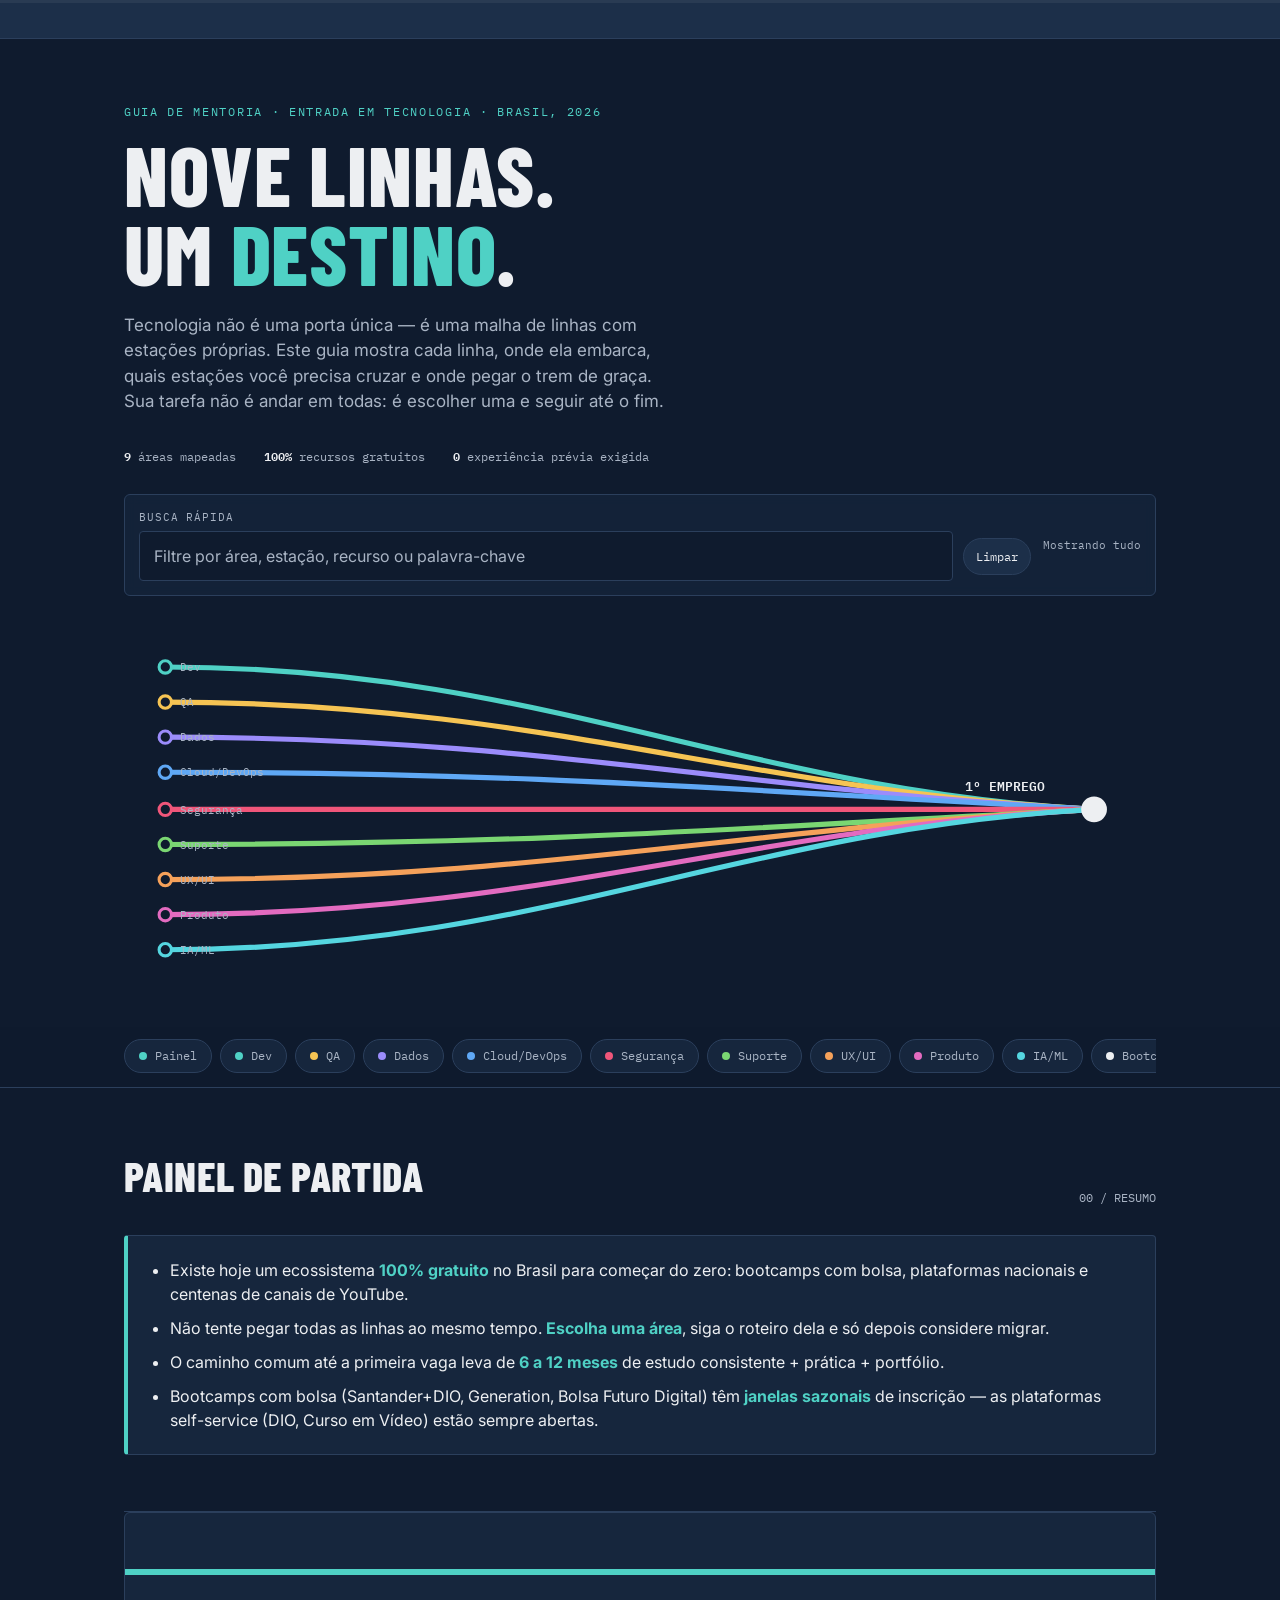
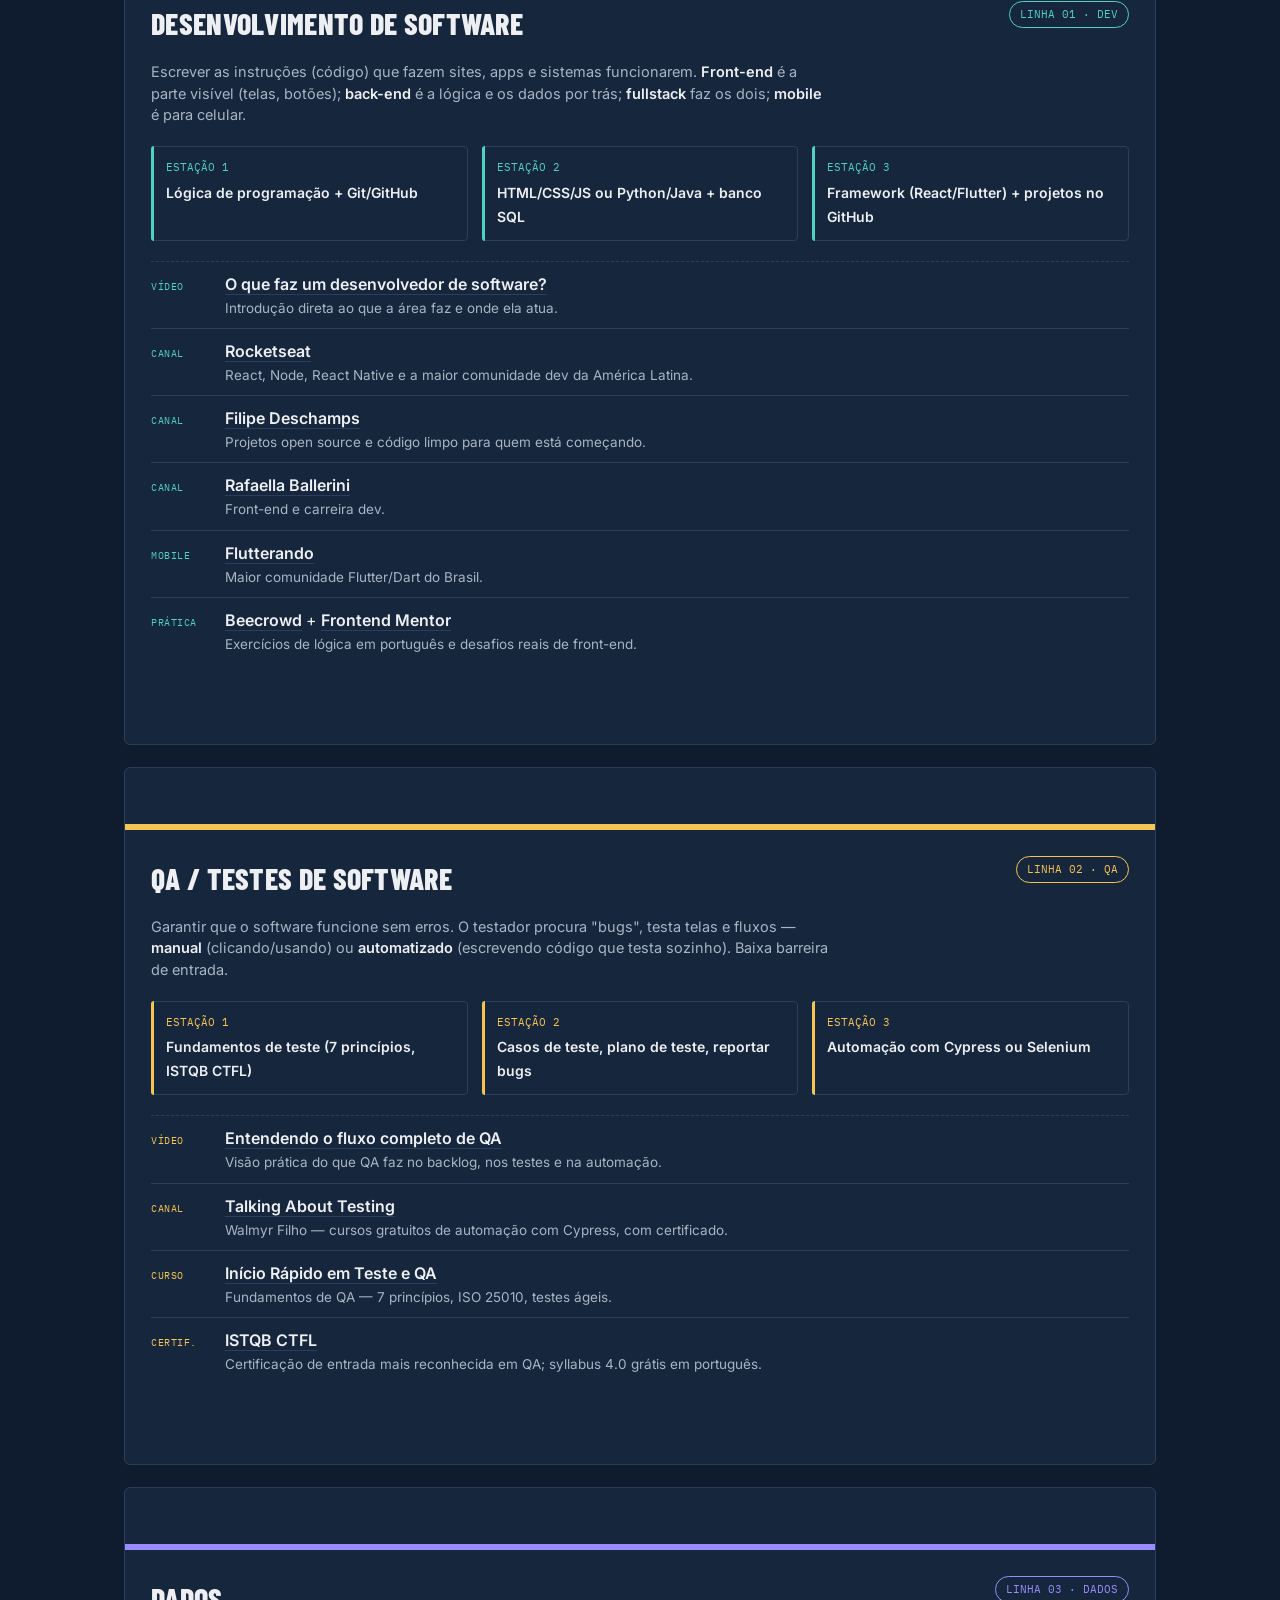
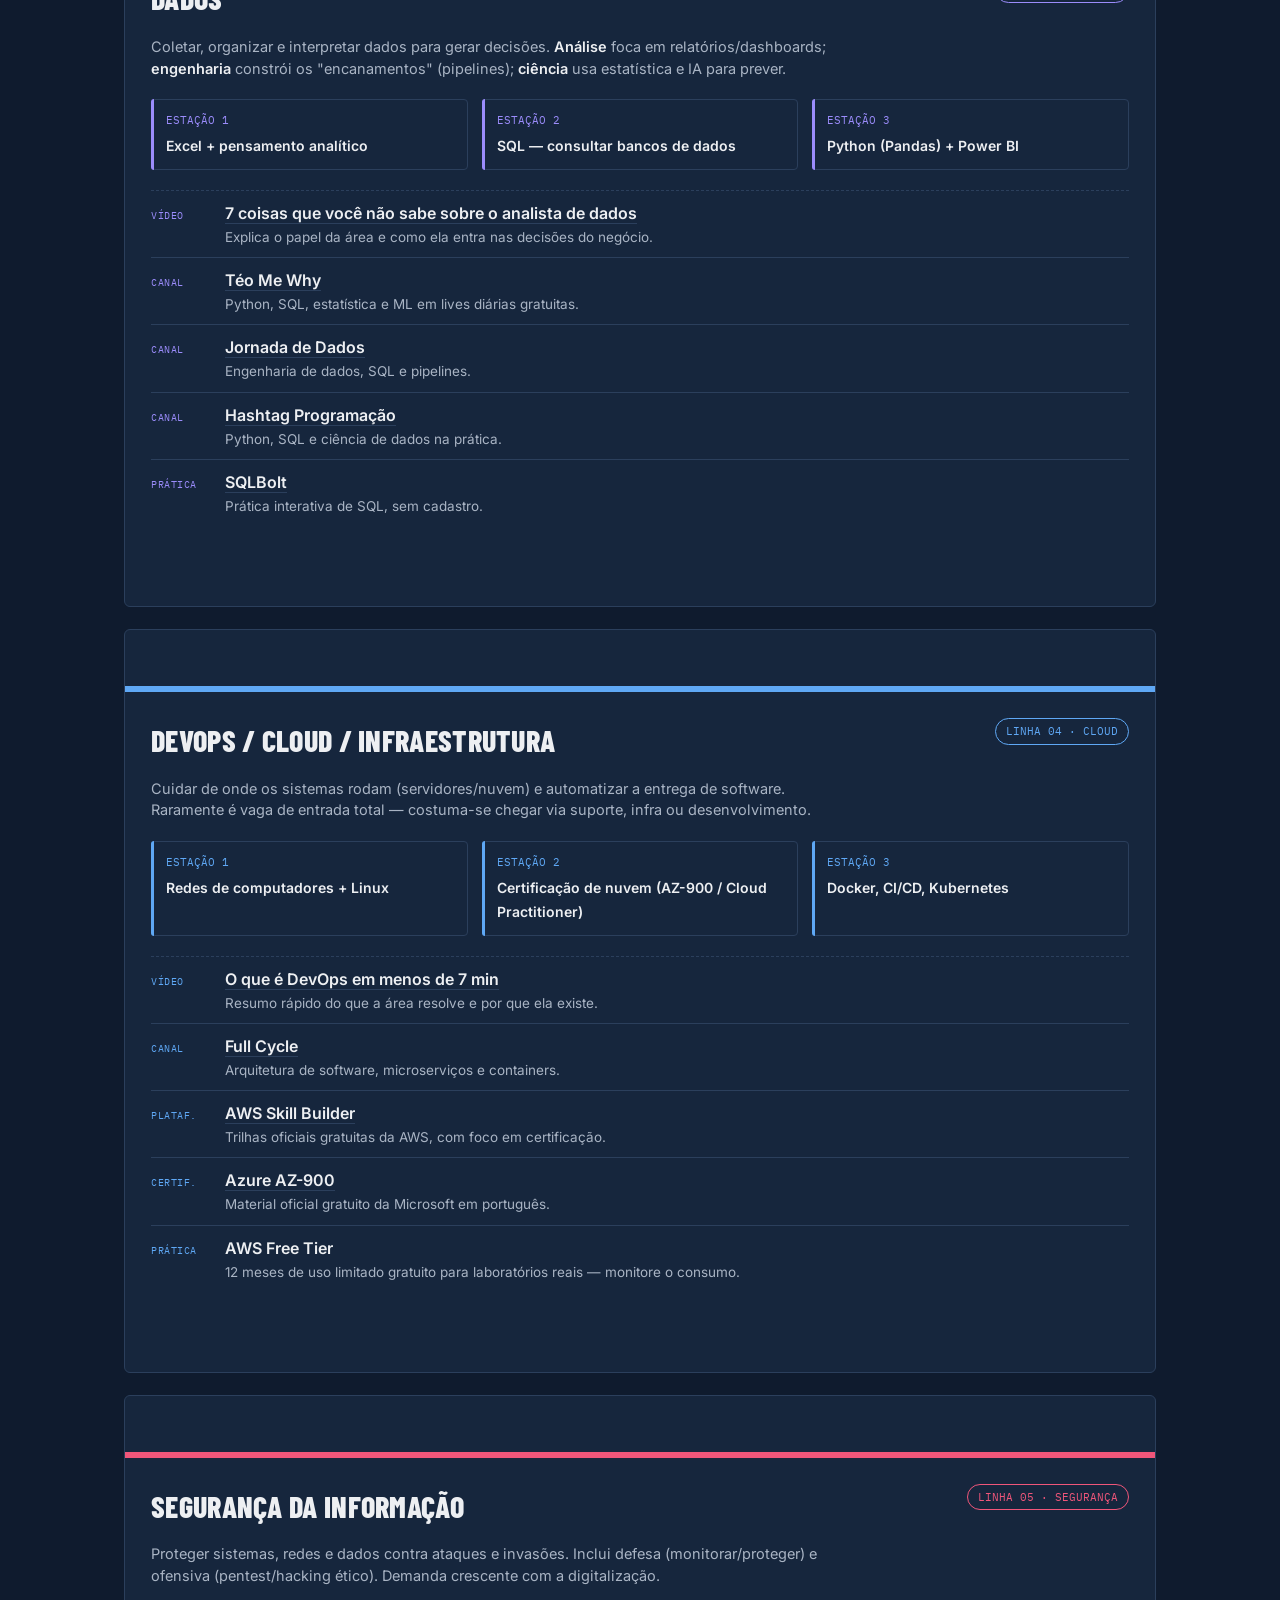
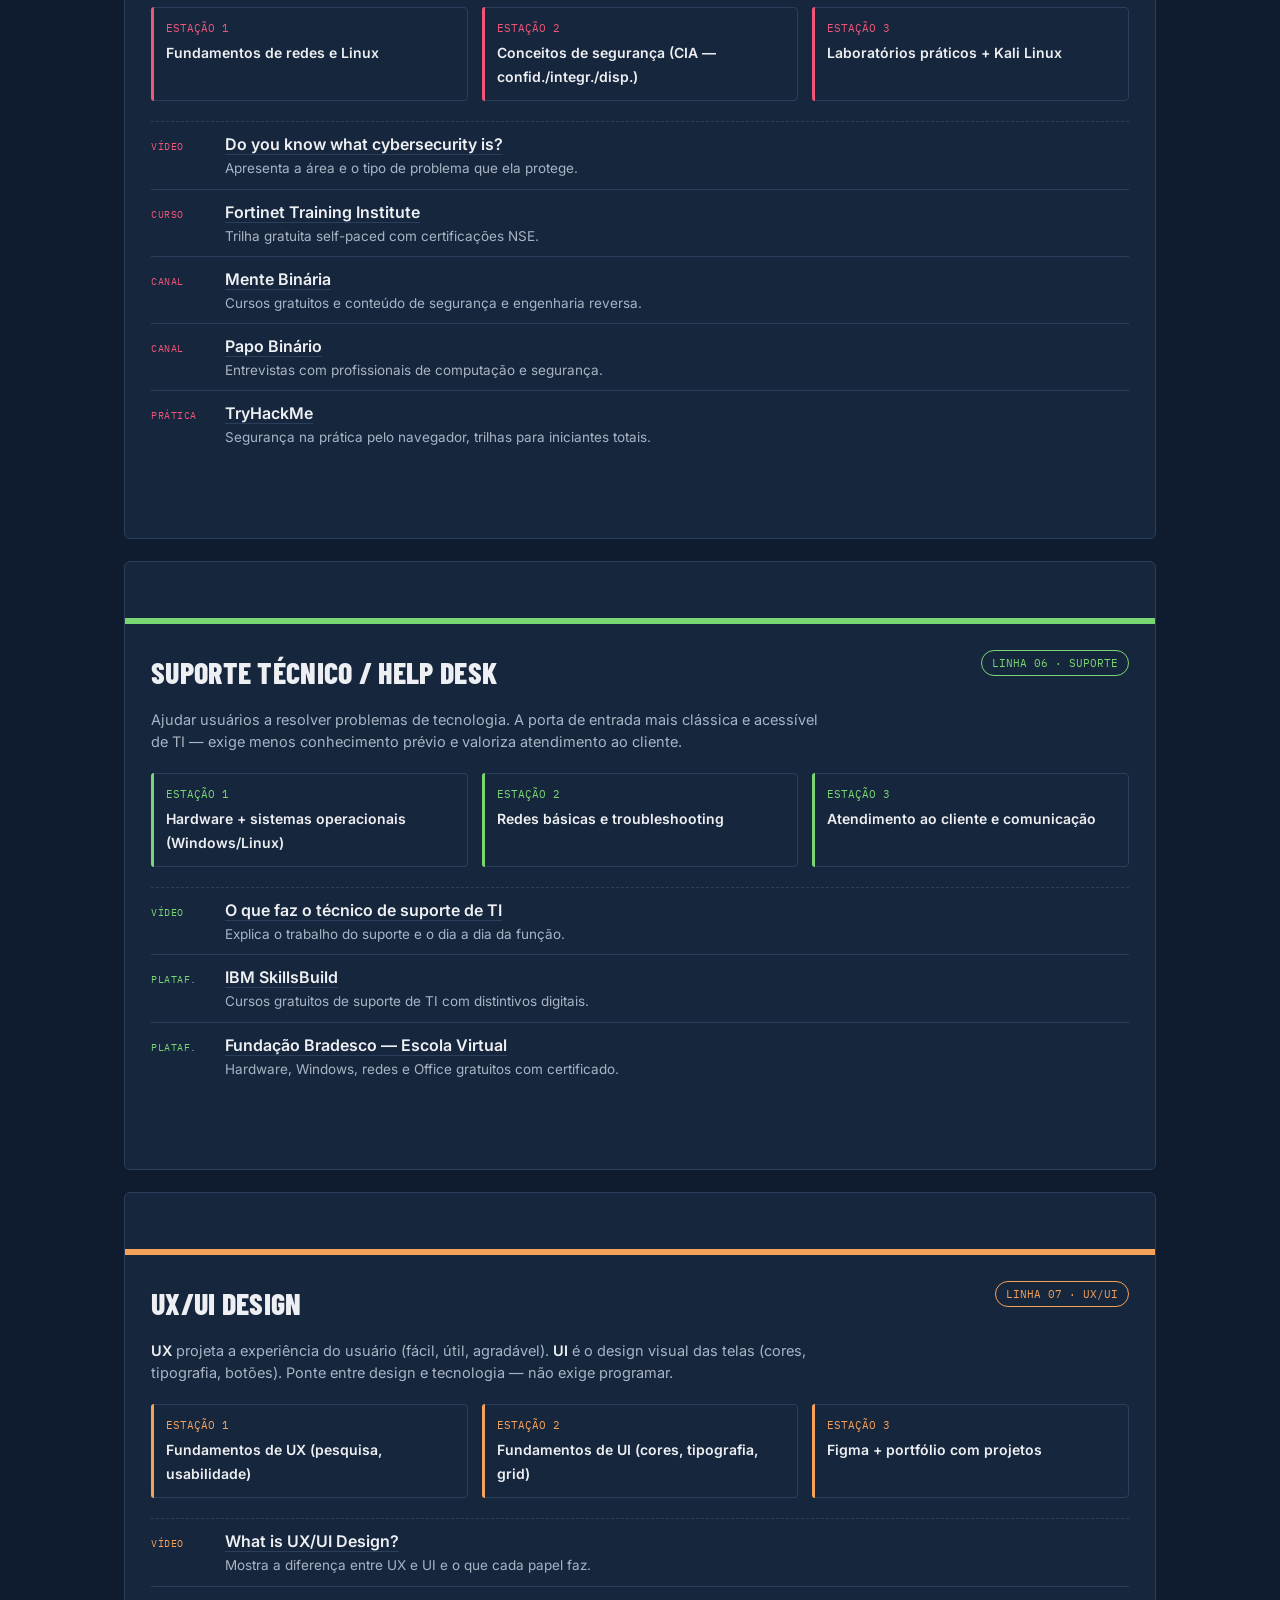
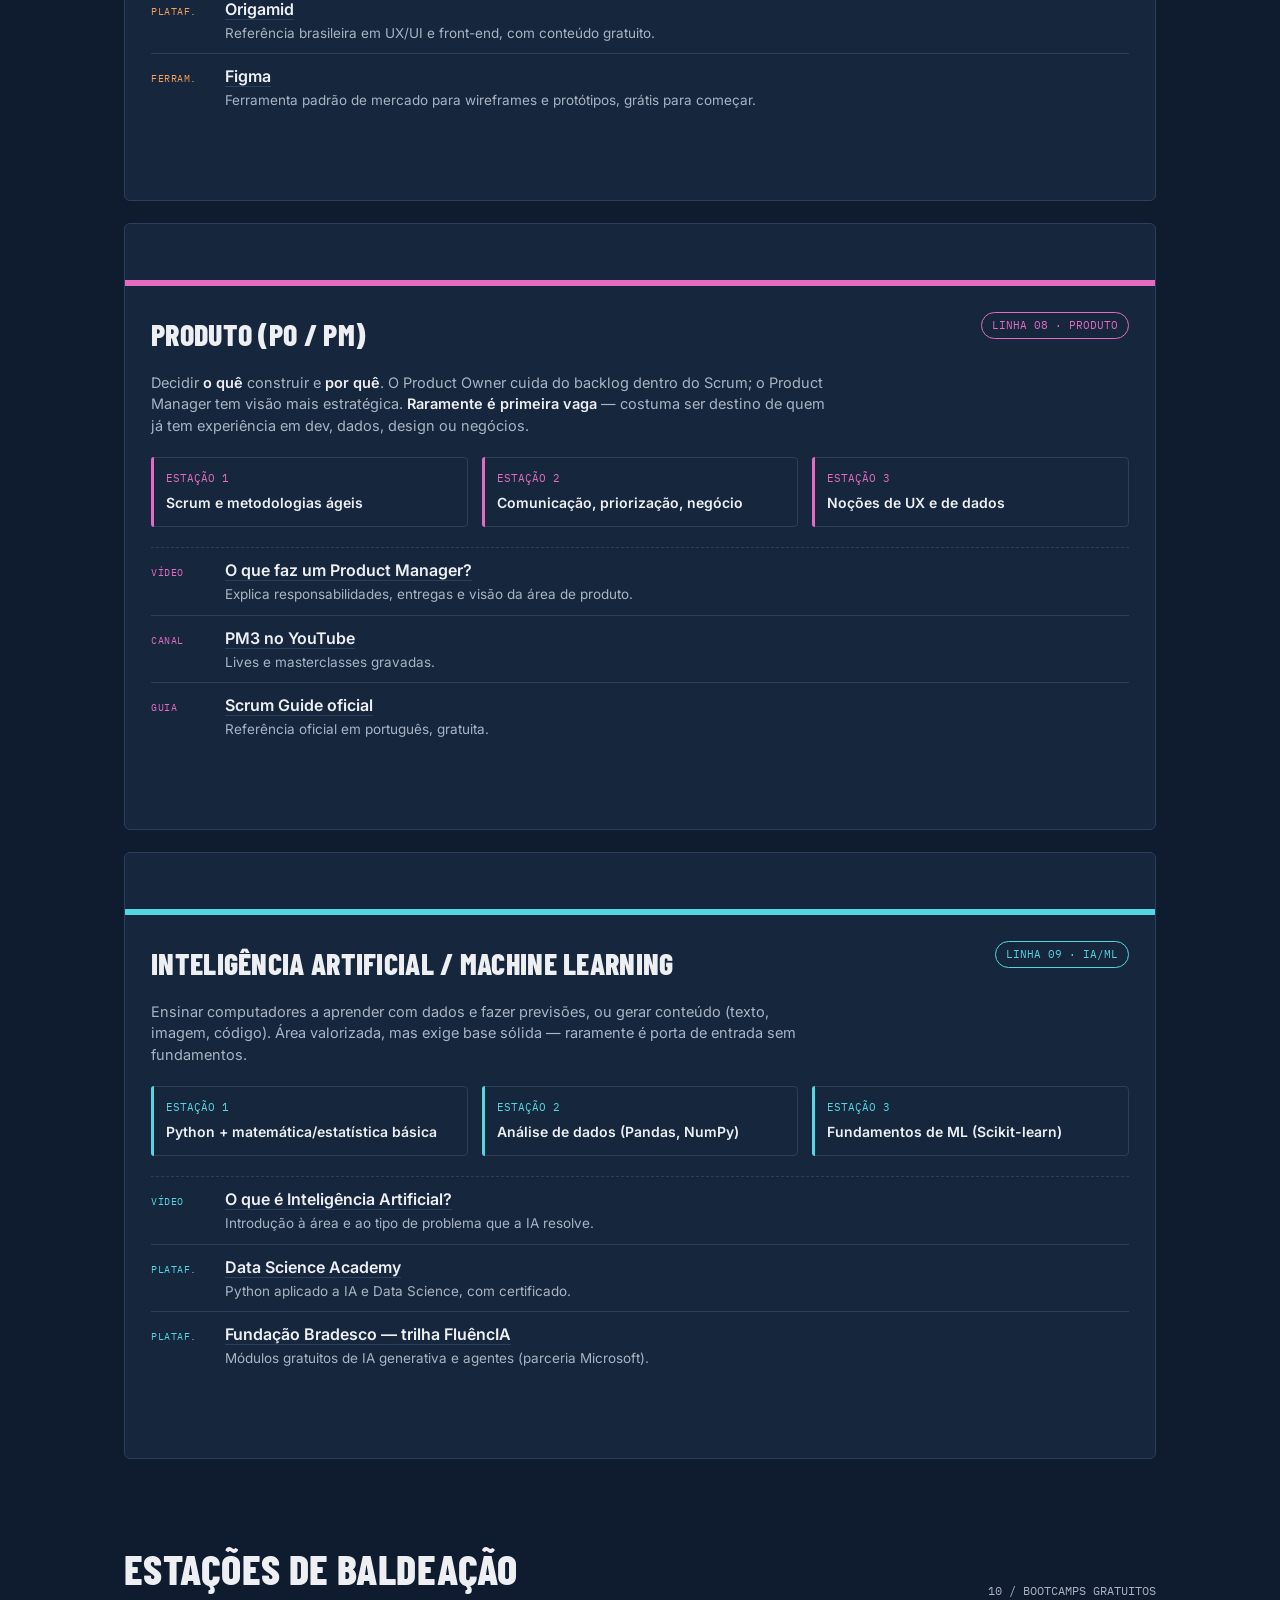
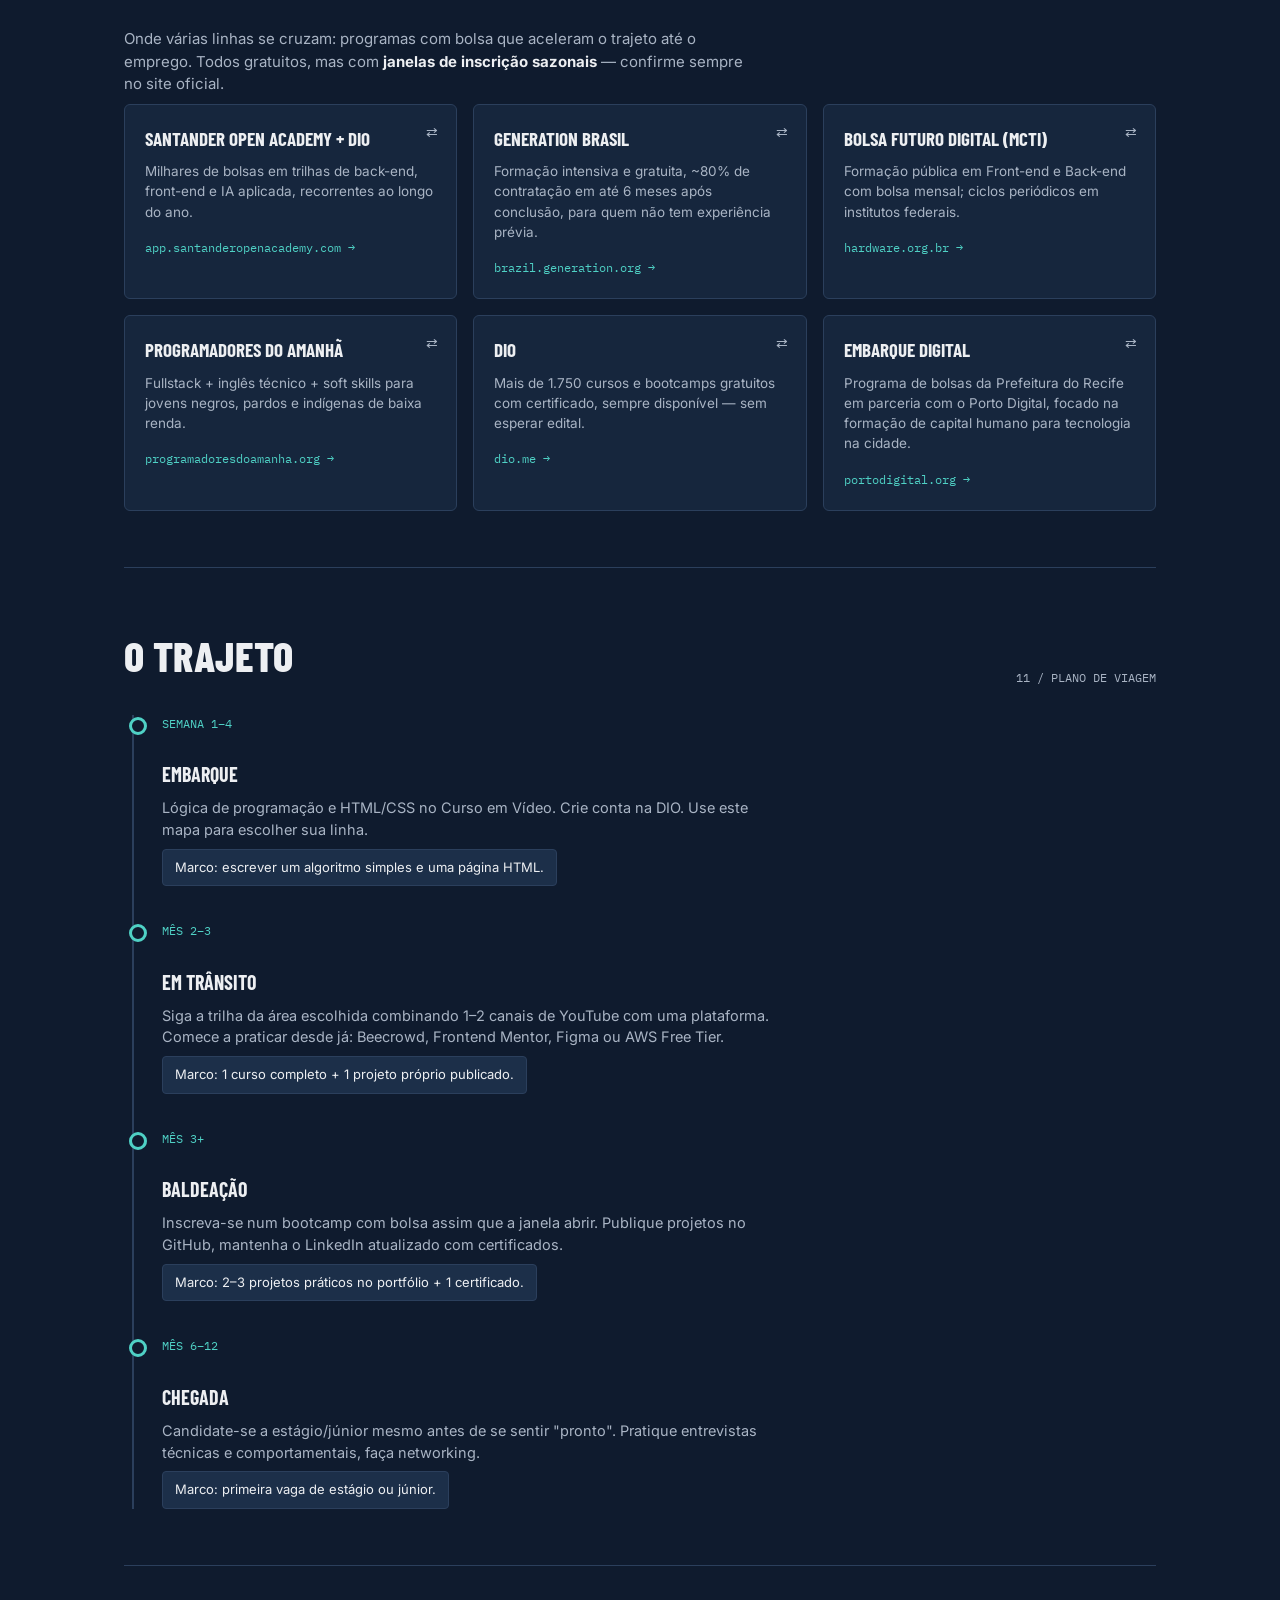
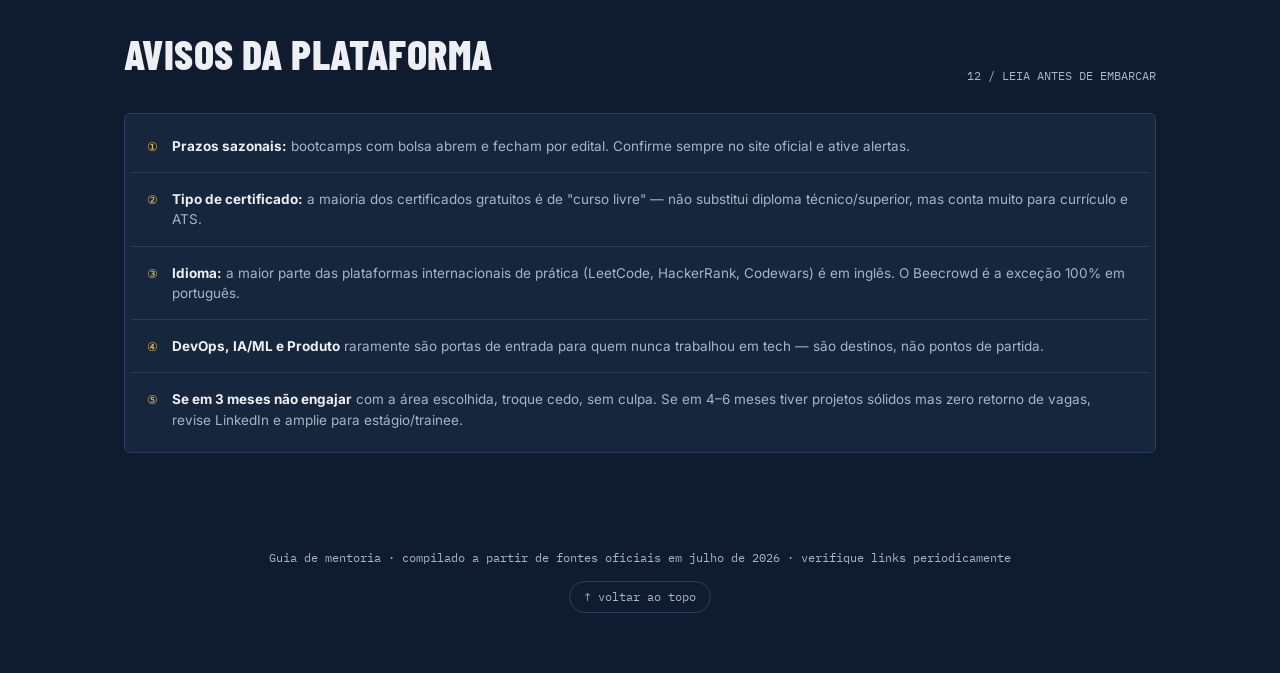
==== index.html @ dfa39cfa "Initial commit" ====
<!DOCTYPE html>
<html lang="pt-BR">
<head>
<meta charset="UTF-8">
<meta name="viewport" content="width=device-width, initial-scale=1.0">
<meta http-equiv="refresh" content="0; url=guia-mentoria-tech.html">
<title>Linha de Chegada — Guia de Entrada em Tecnologia</title>
<script>
  window.location.replace('guia-mentoria-tech.html');
</script>
</head>
<body>
  <p>Redirecionando para o guia...</p>
</body>
</html>
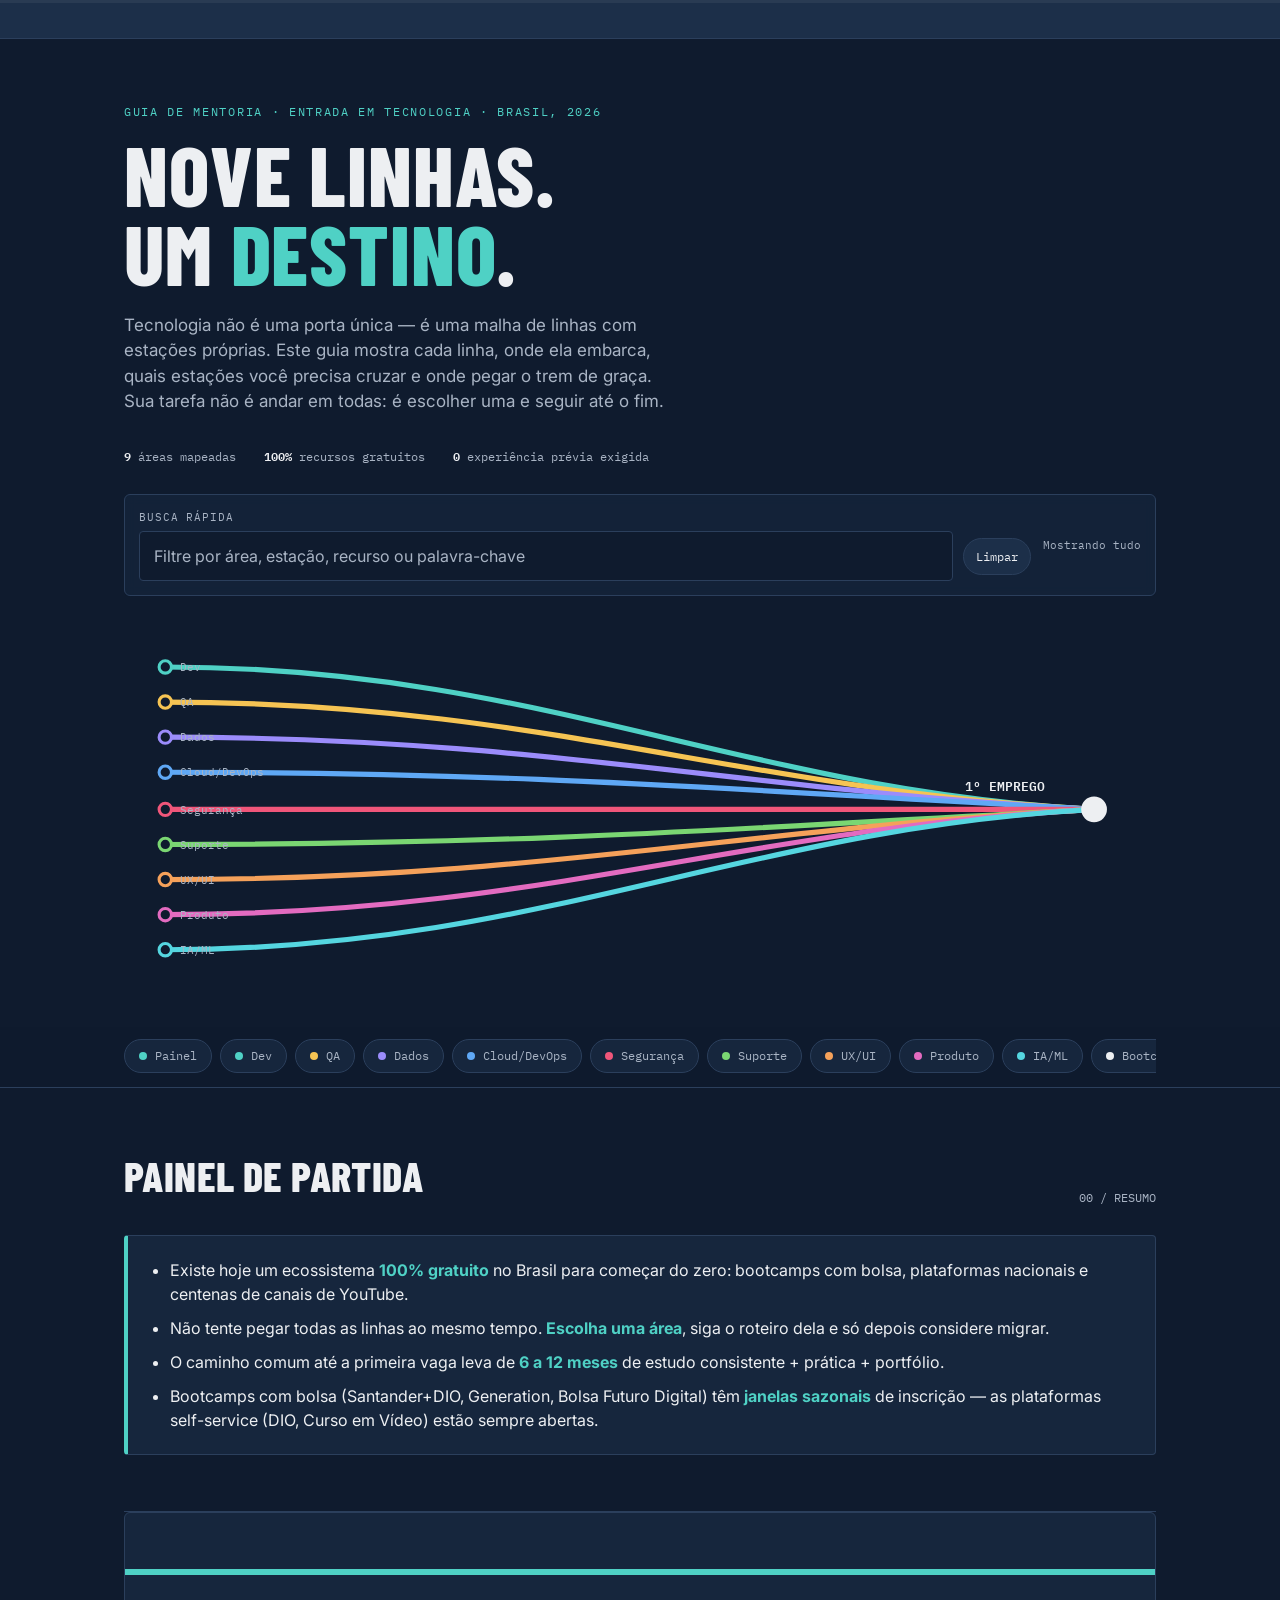
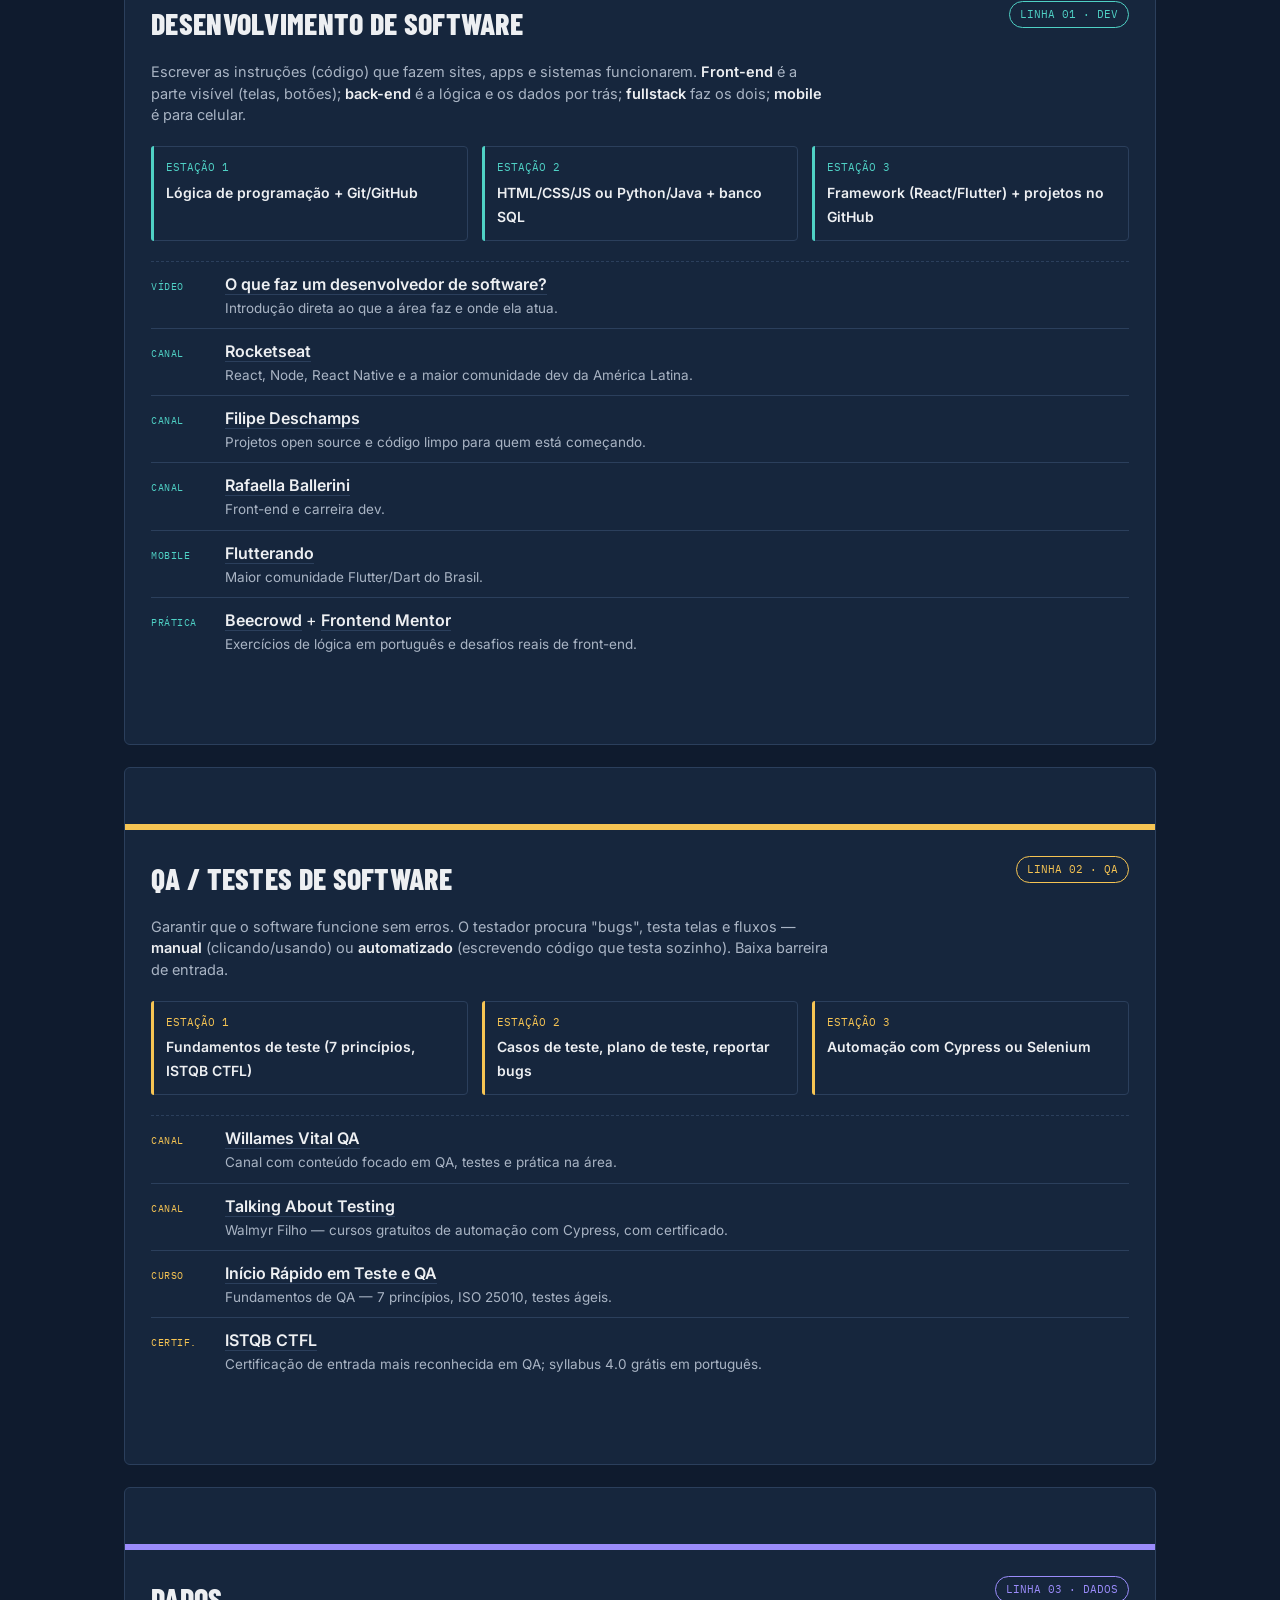
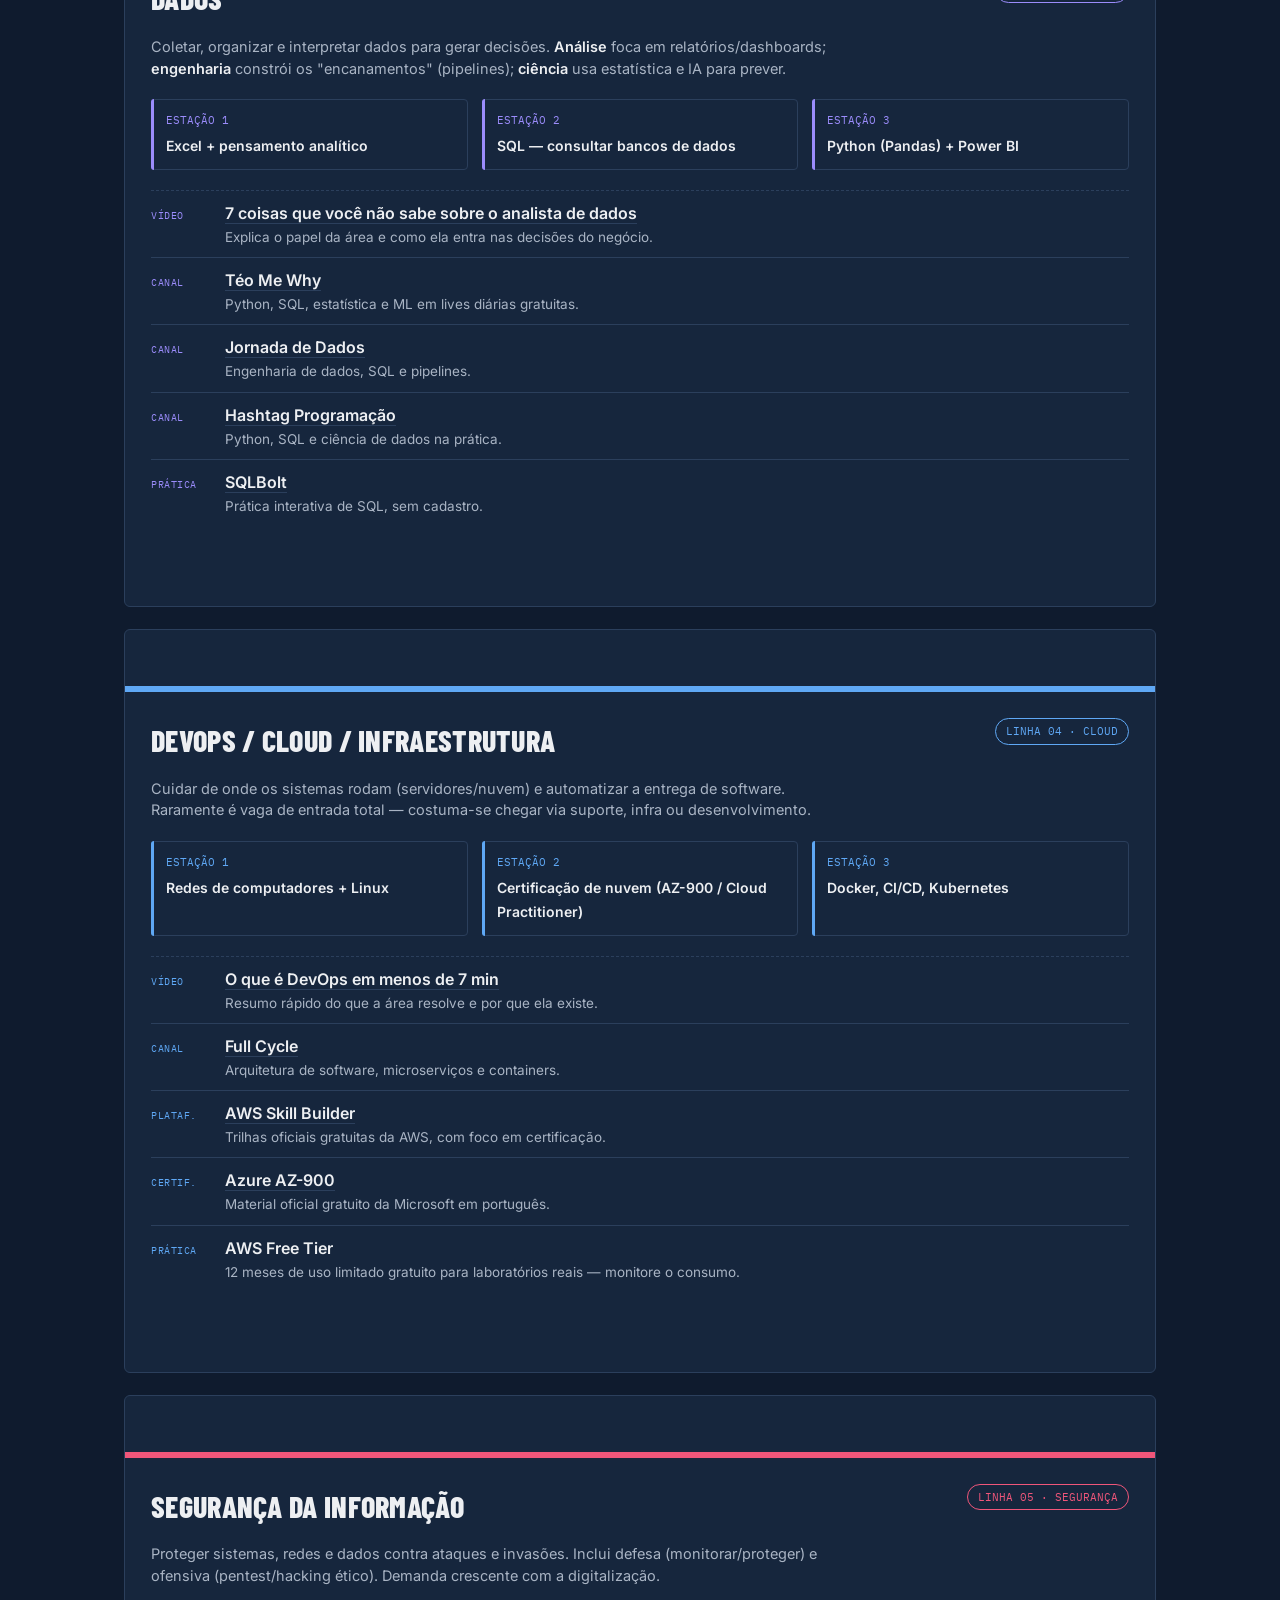
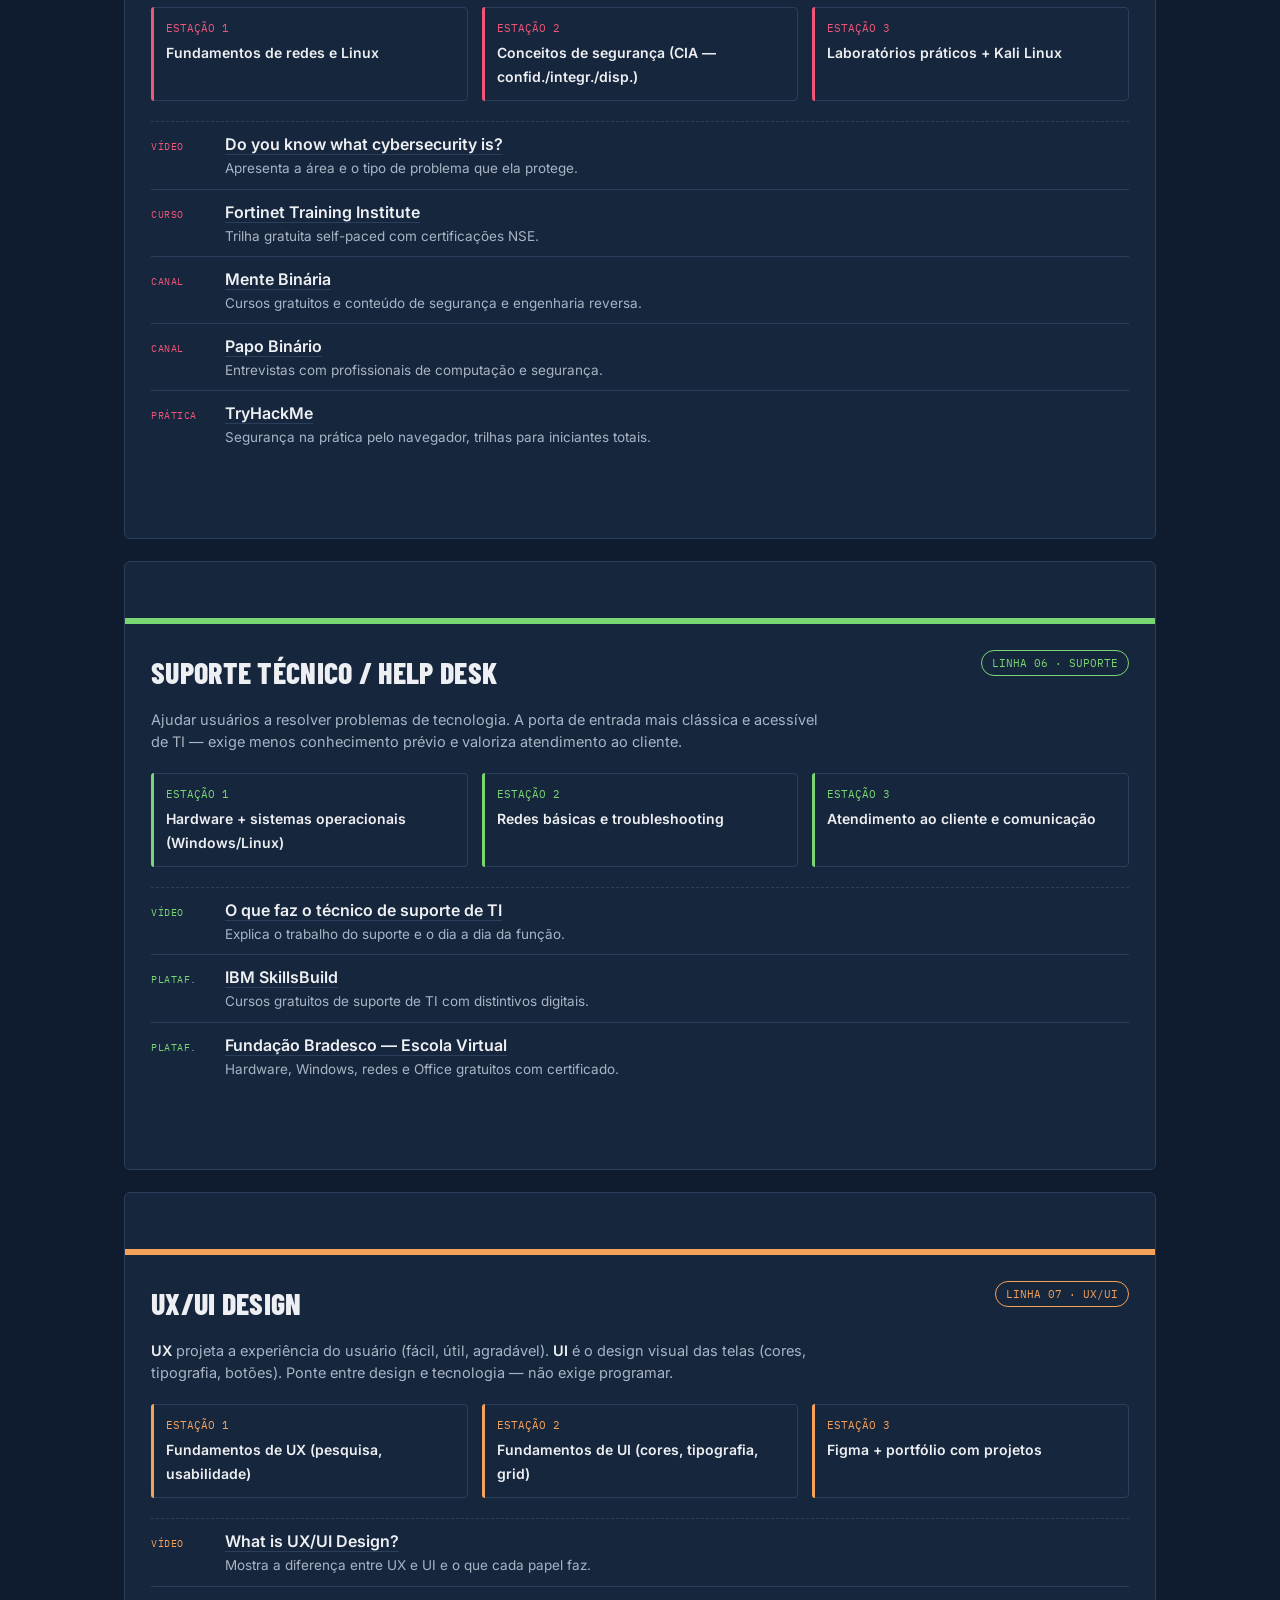
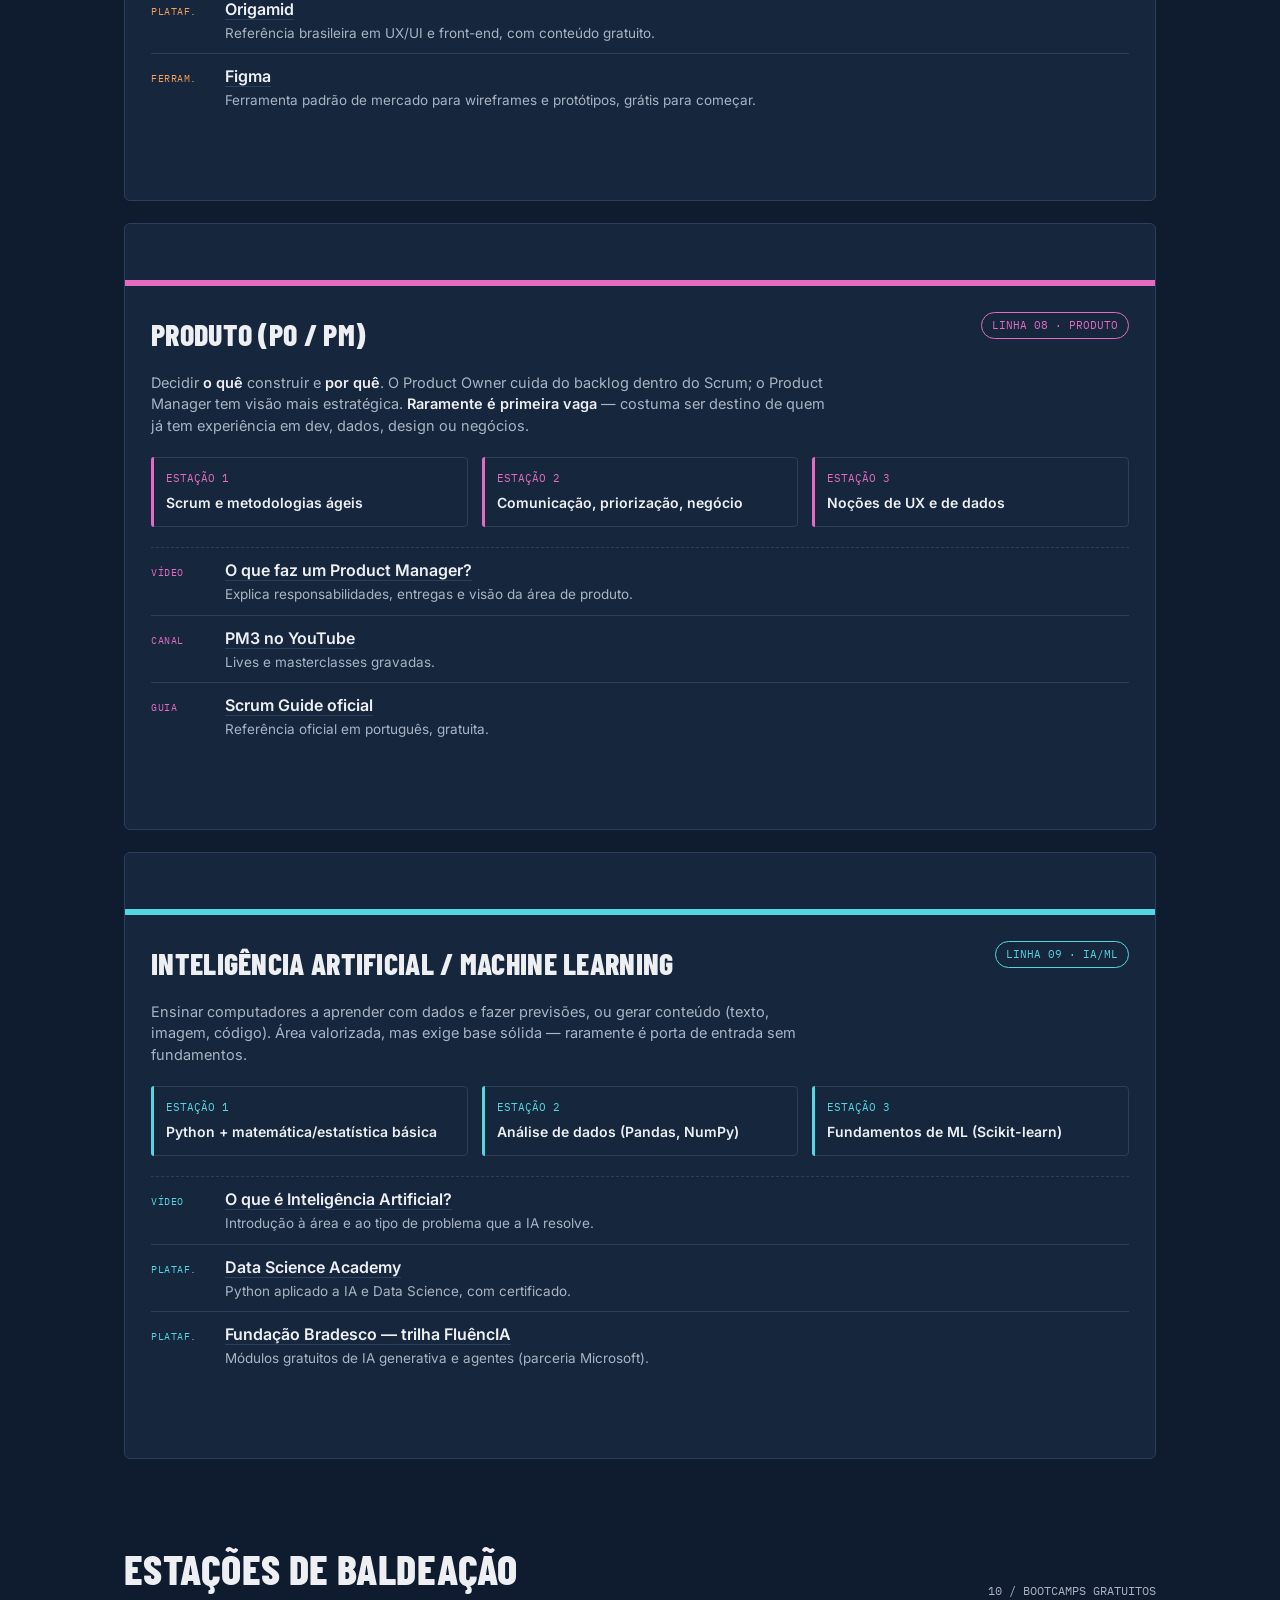
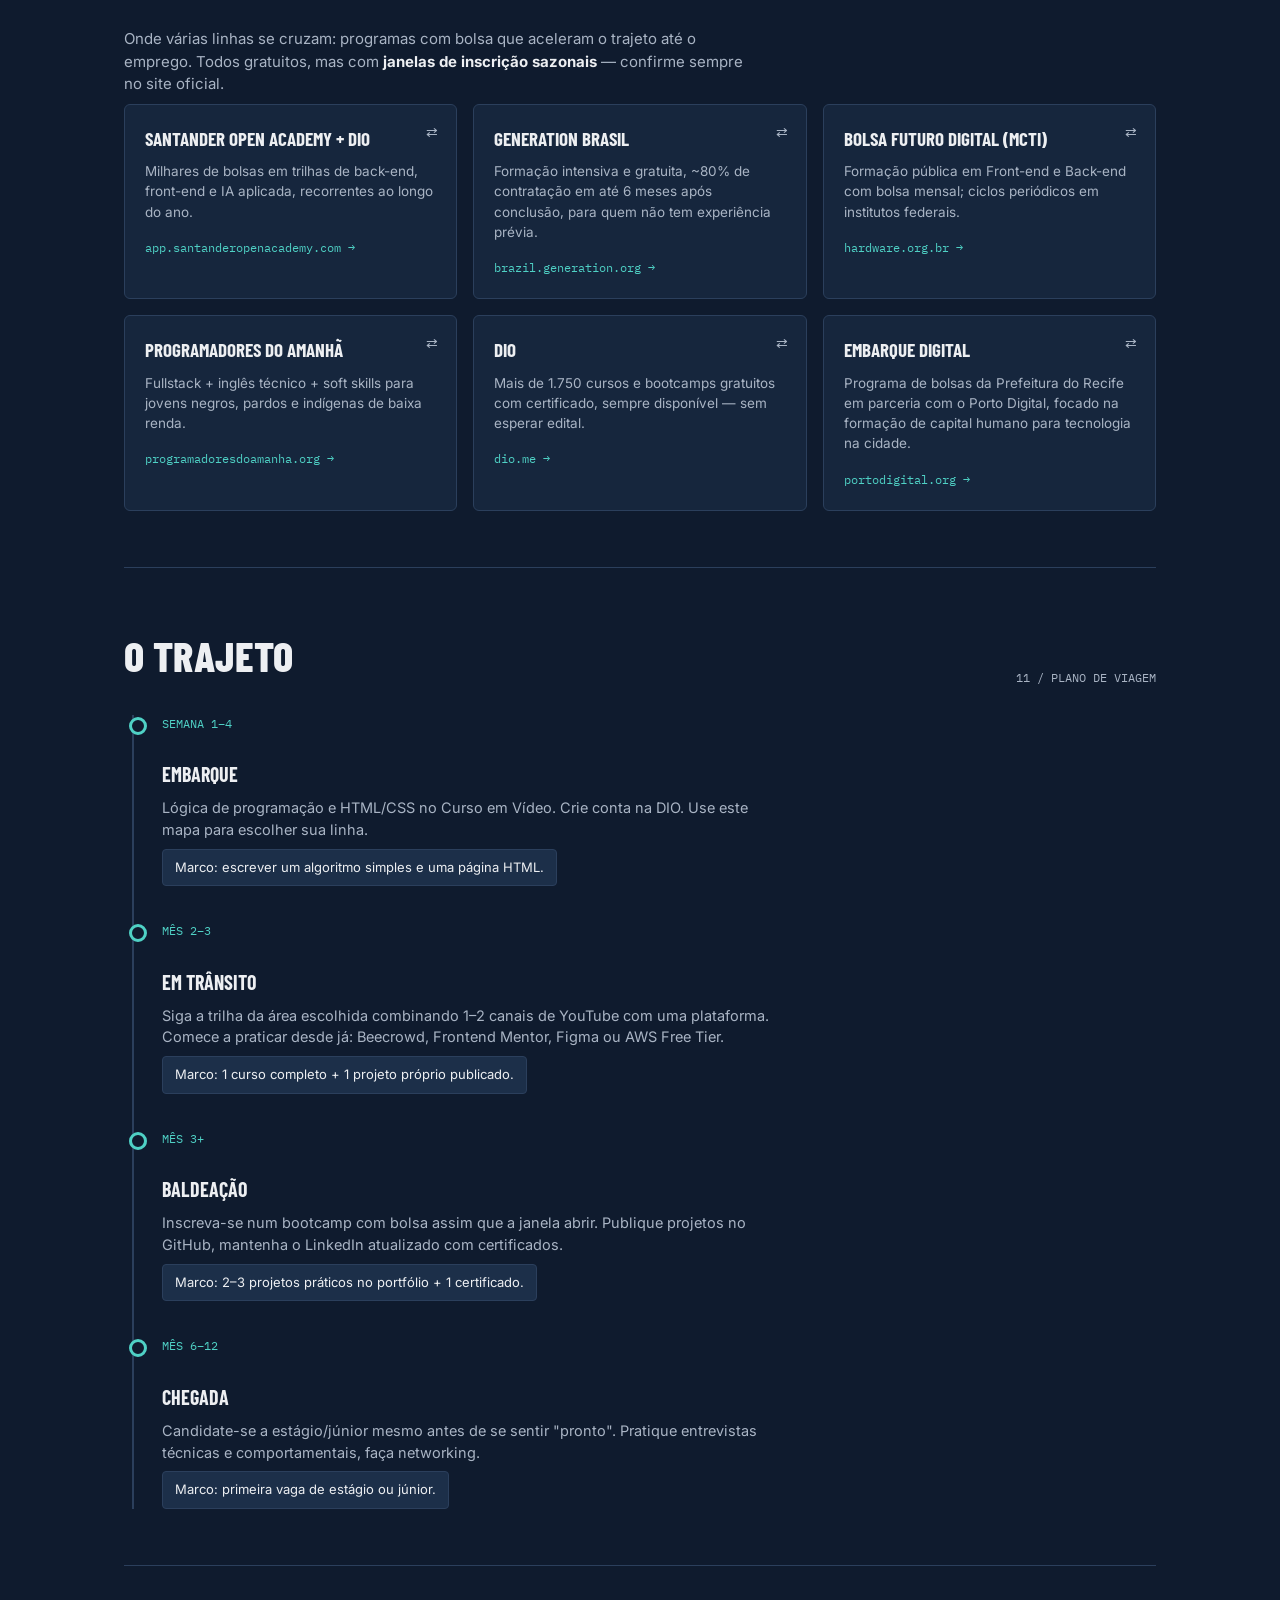
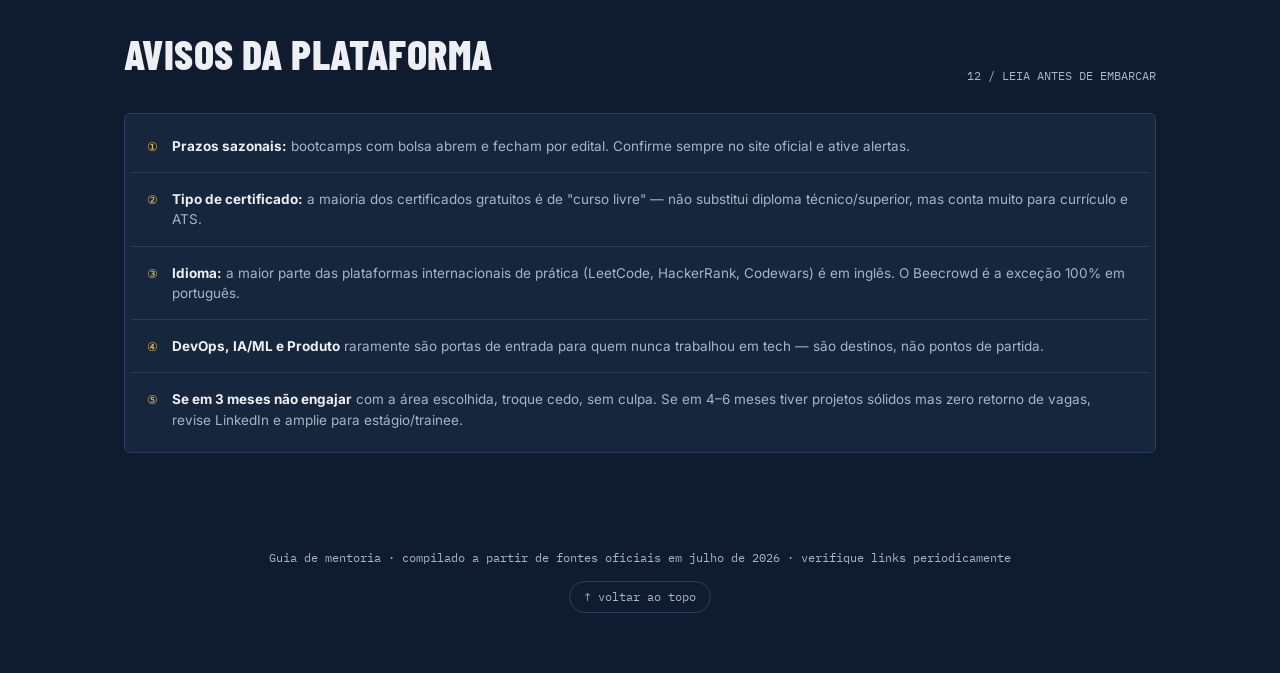
==== commit ae528f47: "Make guide page the root entrypoint Swap the main guide content into index.html and keep the old rou" ====
--- a/index.html
+++ b/index.html
@@ -3,13 +3,443 @@
 <head>
 <meta charset="UTF-8">
 <meta name="viewport" content="width=device-width, initial-scale=1.0">
-<meta http-equiv="refresh" content="0; url=guia-mentoria-tech.html">
 <title>Linha de Chegada — Guia de Entrada em Tecnologia</title>
-<script>
-  window.location.replace('guia-mentoria-tech.html');
-</script>
+<link rel="preconnect" href="https://fonts.googleapis.com">
+<link href="https://fonts.googleapis.com/css2?family=Barlow+Condensed:wght@600;700;800&family=Inter:wght@400;500;600;700&family=IBM+Plex+Mono:wght@400;500;600&display=swap" rel="stylesheet">
+<link rel="stylesheet" href="guia-mentoria-tech.css">
 </head>
 <body>
-  <p>Redirecionando para o guia...</p>
+
+<div class="progress-rail" aria-hidden="true"><span></span></div>
+
+<div class="ticker" aria-hidden="true">
+  <div class="ticker-track">
+    <span>PRÓXIMA ESTAÇÃO · 1º EMPREGO</span>
+    <span>9 LINHAS · 1 DESTINO</span>
+    <span>ESCOLHA UMA LINHA, NÃO TODAS</span>
+    <span>TRAJETO MÉDIO · 6–12 MESES</span>
+    <span>SEM CUSTO PARA EMBARCAR</span>
+    <span>PRÓXIMA ESTAÇÃO · 1º EMPREGO</span>
+    <span>9 LINHAS · 1 DESTINO</span>
+    <span>ESCOLHA UMA LINHA, NÃO TODAS</span>
+    <span>TRAJETO MÉDIO · 6–12 MESES</span>
+    <span>SEM CUSTO PARA EMBARCAR</span>
+  </div>
+</div>
+
+<div class="wrap">
+  <header class="hero" id="topo">
+    <div class="eyebrow">Guia de mentoria &middot; Entrada em Tecnologia &middot; Brasil, 2026</div>
+    <h1 class="title">Nove linhas.<br>Um <em>destino</em>.</h1>
+    <p class="subtitle">Tecnologia não é uma porta única — é uma malha de linhas com estações próprias. Este guia mostra cada linha, onde ela embarca, quais estações você precisa cruzar e onde pegar o trem de graça. Sua tarefa não é andar em todas: é escolher uma e seguir até o fim.</p>
+    <div class="hero-meta">
+      <span><b>9</b> áreas mapeadas</span>
+      <span><b>100%</b> recursos gratuitos</span>
+      <span><b>0</b> experiência prévia exigida</span>
+    </div>
+
+    <div class="utility-bar" role="search" aria-label="Filtrar áreas do guia">
+      <label for="filtro-guia">
+        <span class="utility-label">Busca rápida</span>
+        <div class="utility-input-row">
+          <input id="filtro-guia" class="utility-input" type="search" autocomplete="off" placeholder="Filtre por área, estação, recurso ou palavra-chave">
+          <button id="limpar-filtro" class="utility-button" type="button">Limpar</button>
+        </div>
+      </label>
+      <div class="utility-actions">
+        <span id="status-filtro" class="utility-status">Mostrando tudo</span>
+      </div>
+    </div>
+
+    <div class="map-holder">
+      <svg class="map" viewBox="0 0 1000 340" role="img" aria-label="Mapa de linhas: nove áreas de tecnologia convergindo para a estação Primeiro Emprego">
+        <!-- lines converge into terminal at right -->
+        <path class="line" stroke="#4FD1C5" d="M40,30 C 400,30 600,150 940,168"/>
+        <path class="line" stroke="#F6C453" d="M40,64 C 400,64 600,150 940,168"/>
+        <path class="line" stroke="#9B8CFB" d="M40,98 C 400,98 600,150 940,168"/>
+        <path class="line" stroke="#5FA8F5" d="M40,132 C 400,132 600,150 940,168"/>
+        <path class="line" stroke="#F0567A" d="M40,168 C 400,168 600,168 940,168"/>
+        <path class="line" stroke="#7AD672" d="M40,202 C 400,202 600,186 940,168"/>
+        <path class="line" stroke="#F5A15A" d="M40,236 C 400,236 600,186 940,168"/>
+        <path class="line" stroke="#E36BC0" d="M40,270 C 400,270 600,186 940,168"/>
+        <path class="line" stroke="#55D6E0" d="M40,304 C 400,304 600,186 940,168"/>
+
+        <!-- start stations -->
+        <circle class="station" cx="40" cy="30" r="6" stroke="#4FD1C5"/>
+        <circle class="station" cx="40" cy="64" r="6" stroke="#F6C453"/>
+        <circle class="station" cx="40" cy="98" r="6" stroke="#9B8CFB"/>
+        <circle class="station" cx="40" cy="132" r="6" stroke="#5FA8F5"/>
+        <circle class="station" cx="40" cy="168" r="6" stroke="#F0567A"/>
+        <circle class="station" cx="40" cy="202" r="6" stroke="#7AD672"/>
+        <circle class="station" cx="40" cy="236" r="6" stroke="#F5A15A"/>
+        <circle class="station" cx="40" cy="270" r="6" stroke="#E36BC0"/>
+        <circle class="station" cx="40" cy="304" r="6" stroke="#55D6E0"/>
+
+        <text class="station-label" x="54" y="34">Dev</text>
+        <text class="station-label" x="54" y="68">QA</text>
+        <text class="station-label" x="54" y="102">Dados</text>
+        <text class="station-label" x="54" y="136">Cloud/DevOps</text>
+        <text class="station-label" x="54" y="172">Segurança</text>
+        <text class="station-label" x="54" y="206">Suporte</text>
+        <text class="station-label" x="54" y="240">UX/UI</text>
+        <text class="station-label" x="54" y="274">Produto</text>
+        <text class="station-label" x="54" y="308">IA/ML</text>
+
+        <!-- terminal -->
+        <circle class="terminal" cx="940" cy="168" r="11" stroke="#EDEFF2" stroke-width="3"/>
+        <text class="terminal-label" x="892" y="150" text-anchor="end">1º EMPREGO</text>
+      </svg>
+    </div>
+  </header>
+</div>
+
+<nav class="selector" aria-label="Ir para uma linha/área">
+  <div class="wrap">
+    <div class="selector-row">
+      <a class="chip" style="--chip-color:var(--l-dev)" href="#painel"><span class="dot"></span>Painel</a>
+      <a class="chip" style="--chip-color:var(--l-dev)" href="#dev"><span class="dot"></span>Dev</a>
+      <a class="chip" style="--chip-color:var(--l-qa)" href="#qa"><span class="dot"></span>QA</a>
+      <a class="chip" style="--chip-color:var(--l-dados)" href="#dados"><span class="dot"></span>Dados</a>
+      <a class="chip" style="--chip-color:var(--l-cloud)" href="#cloud"><span class="dot"></span>Cloud/DevOps</a>
+      <a class="chip" style="--chip-color:var(--l-sec)" href="#seguranca"><span class="dot"></span>Segurança</a>
+      <a class="chip" style="--chip-color:var(--l-sup)" href="#suporte"><span class="dot"></span>Suporte</a>
+      <a class="chip" style="--chip-color:var(--l-ux)" href="#ux"><span class="dot"></span>UX/UI</a>
+      <a class="chip" style="--chip-color:var(--l-prod)" href="#produto"><span class="dot"></span>Produto</a>
+      <a class="chip" style="--chip-color:var(--l-ia)" href="#ia"><span class="dot"></span>IA/ML</a>
+      <a class="chip" style="--chip-color:#EDEFF2" href="#baldeacao"><span class="dot"></span>Bootcamps</a>
+      <a class="chip" style="--chip-color:#EDEFF2" href="#trajeto"><span class="dot"></span>Trajeto</a>
+      <a class="chip" style="--chip-color:#EDEFF2" href="#avisos"><span class="dot"></span>Avisos</a>
+    </div>
+  </div>
+</nav>
+
+<div class="wrap">
+
+  <section id="painel">
+    <div class="section-head">
+      <h2>Painel de partida</h2>
+      <span class="section-num mono">00 / RESUMO</span>
+    </div>
+    <div class="tldr">
+      <ul>
+        <li>Existe hoje um ecossistema <strong>100% gratuito</strong> no Brasil para começar do zero: bootcamps com bolsa, plataformas nacionais e centenas de canais de YouTube.</li>
+        <li>Não tente pegar todas as linhas ao mesmo tempo. <strong>Escolha uma área</strong>, siga o roteiro dela e só depois considere migrar.</li>
+        <li>O caminho comum até a primeira vaga leva de <strong>6 a 12 meses</strong> de estudo consistente + prática + portfólio.</li>
+        <li>Bootcamps com bolsa (Santander+DIO, Generation, Bolsa Futuro Digital) têm <strong>janelas sazonais</strong> de inscrição — as plataformas self-service (DIO, Curso em Vídeo) estão sempre abertas.</li>
+      </ul>
+    </div>
+  </section>
+
+  <!-- ================= DEV ================= -->
+  <section id="dev" class="area-card" style="--c:var(--l-dev)">
+    <div class="area-bar"></div>
+    <div class="area-body">
+      <div class="area-top">
+        <h3>Desenvolvimento de Software</h3>
+        <span class="area-tag">LINHA 01 · DEV</span>
+      </div>
+      <p class="area-what">Escrever as instruções (código) que fazem sites, apps e sistemas funcionarem. <b>Front-end</b> é a parte visível (telas, botões); <b>back-end</b> é a lógica e os dados por trás; <b>fullstack</b> faz os dois; <b>mobile</b> é para celular.</p>
+      <div class="stops">
+        <div class="stop"><span class="stop-num">ESTAÇÃO 1</span><span class="stop-name">Lógica de programação + Git/GitHub</span></div>
+        <div class="stop"><span class="stop-num">ESTAÇÃO 2</span><span class="stop-name">HTML/CSS/JS ou Python/Java + banco SQL</span></div>
+        <div class="stop"><span class="stop-num">ESTAÇÃO 3</span><span class="stop-name">Framework (React/Flutter) + projetos no GitHub</span></div>
+      </div>
+      <ul class="resources">
+        <li><span class="res-kind">Vídeo</span><div class="res-body"><a href="https://www.youtube.com/watch?v=o2VLm7gC76Q" target="_blank" rel="noopener">O que faz um desenvolvedor de software?</a><span class="res-desc">Introdução direta ao que a área faz e onde ela atua.</span></div></li>
+        <li><span class="res-kind">Canal</span><div class="res-body"><a href="https://www.youtube.com/@rocketseat" target="_blank" rel="noopener">Rocketseat</a><span class="res-desc">React, Node, React Native e a maior comunidade dev da América Latina.</span></div></li>
+        <li><span class="res-kind">Canal</span><div class="res-body"><a href="https://www.youtube.com/@filipedeschamps" target="_blank" rel="noopener">Filipe Deschamps</a><span class="res-desc">Projetos open source e código limpo para quem está começando.</span></div></li>
+        <li><span class="res-kind">Canal</span><div class="res-body"><a href="https://www.youtube.com/@rafaellaballerini" target="_blank" rel="noopener">Rafaella Ballerini</a><span class="res-desc">Front-end e carreira dev.</span></div></li>
+        <li><span class="res-kind">Mobile</span><div class="res-body"><a href="https://www.youtube.com/c/Flutterando" target="_blank" rel="noopener">Flutterando</a><span class="res-desc">Maior comunidade Flutter/Dart do Brasil.</span></div></li>
+        <li><span class="res-kind">Prática</span><div class="res-body"><a href="https://www.beecrowd.com.br" target="_blank" rel="noopener">Beecrowd</a> + <a href="https://www.frontendmentor.io" target="_blank" rel="noopener">Frontend Mentor</a><span class="res-desc">Exercícios de lógica em português e desafios reais de front-end.</span></div></li>
+      </ul>
+    </div>
+  </section>
+
+  <!-- ================= QA ================= -->
+  <section id="qa" class="area-card" style="--c:var(--l-qa)">
+    <div class="area-bar"></div>
+    <div class="area-body">
+      <div class="area-top">
+        <h3>QA / Testes de Software</h3>
+        <span class="area-tag">LINHA 02 · QA</span>
+      </div>
+      <p class="area-what">Garantir que o software funcione sem erros. O testador procura "bugs", testa telas e fluxos — <b>manual</b> (clicando/usando) ou <b>automatizado</b> (escrevendo código que testa sozinho). Baixa barreira de entrada.</p>
+      <div class="stops">
+        <div class="stop"><span class="stop-num">ESTAÇÃO 1</span><span class="stop-name">Fundamentos de teste (7 princípios, ISTQB CTFL)</span></div>
+        <div class="stop"><span class="stop-num">ESTAÇÃO 2</span><span class="stop-name">Casos de teste, plano de teste, reportar bugs</span></div>
+        <div class="stop"><span class="stop-num">ESTAÇÃO 3</span><span class="stop-name">Automação com Cypress ou Selenium</span></div>
+      </div>
+      <ul class="resources">
+        <li><span class="res-kind">Canal</span><div class="res-body"><a href="https://www.youtube.com/@willamesvitalqa" target="_blank" rel="noopener">Willames Vital QA</a><span class="res-desc">Canal com conteúdo focado em QA, testes e prática na área.</span></div></li>
+        <li><span class="res-kind">Canal</span><div class="res-body"><a href="https://www.youtube.com/@TalkingAboutTesting" target="_blank" rel="noopener">Talking About Testing</a><span class="res-desc">Walmyr Filho — cursos gratuitos de automação com Cypress, com certificado.</span></div></li>
+        <li><span class="res-kind">Curso</span><div class="res-body"><a href="https://www.udemy.com/course/inicio-rapido-em-teste-de-software-e-qa/" target="_blank" rel="noopener">Início Rápido em Teste e QA</a><span class="res-desc">Fundamentos de QA — 7 princípios, ISO 25010, testes ágeis.</span></div></li>
+        <li><span class="res-kind">Certif.</span><div class="res-body"><a href="https://bcr.bstqb.org.br/docs/syllabus_ctfl_4.0br.pdf" target="_blank" rel="noopener">ISTQB CTFL</a><span class="res-desc">Certificação de entrada mais reconhecida em QA; syllabus 4.0 grátis em português.</span></div></li>
+      </ul>
+    </div>
+  </section>
+
+  <!-- ================= DADOS ================= -->
+  <section id="dados" class="area-card" style="--c:var(--l-dados)">
+    <div class="area-bar"></div>
+    <div class="area-body">
+      <div class="area-top">
+        <h3>Dados</h3>
+        <span class="area-tag">LINHA 03 · DADOS</span>
+      </div>
+      <p class="area-what">Coletar, organizar e interpretar dados para gerar decisões. <b>Análise</b> foca em relatórios/dashboards; <b>engenharia</b> constrói os "encanamentos" (pipelines); <b>ciência</b> usa estatística e IA para prever.</p>
+      <div class="stops">
+        <div class="stop"><span class="stop-num">ESTAÇÃO 1</span><span class="stop-name">Excel + pensamento analítico</span></div>
+        <div class="stop"><span class="stop-num">ESTAÇÃO 2</span><span class="stop-name">SQL — consultar bancos de dados</span></div>
+        <div class="stop"><span class="stop-num">ESTAÇÃO 3</span><span class="stop-name">Python (Pandas) + Power BI</span></div>
+      </div>
+      <ul class="resources">
+        <li><span class="res-kind">Vídeo</span><div class="res-body"><a href="https://www.youtube.com/watch?v=pNTHjZ1fXM0" target="_blank" rel="noopener">7 coisas que você não sabe sobre o analista de dados</a><span class="res-desc">Explica o papel da área e como ela entra nas decisões do negócio.</span></div></li>
+        <li><span class="res-kind">Canal</span><div class="res-body"><a href="https://www.youtube.com/@teomewhy" target="_blank" rel="noopener">Téo Me Why</a><span class="res-desc">Python, SQL, estatística e ML em lives diárias gratuitas.</span></div></li>
+        <li><span class="res-kind">Canal</span><div class="res-body"><a href="https://www.youtube.com/@JornadaDeDados" target="_blank" rel="noopener">Jornada de Dados</a><span class="res-desc">Engenharia de dados, SQL e pipelines.</span></div></li>
+        <li><span class="res-kind">Canal</span><div class="res-body"><a href="https://www.youtube.com/@HashtagProgramacao" target="_blank" rel="noopener">Hashtag Programação</a><span class="res-desc">Python, SQL e ciência de dados na prática.</span></div></li>
+        <li><span class="res-kind">Prática</span><div class="res-body"><a href="https://sqlbolt.com" target="_blank" rel="noopener">SQLBolt</a><span class="res-desc">Prática interativa de SQL, sem cadastro.</span></div></li>
+      </ul>
+    </div>
+  </section>
+
+  <!-- ================= CLOUD ================= -->
+  <section id="cloud" class="area-card" style="--c:var(--l-cloud)">
+    <div class="area-bar"></div>
+    <div class="area-body">
+      <div class="area-top">
+        <h3>DevOps / Cloud / Infraestrutura</h3>
+        <span class="area-tag">LINHA 04 · CLOUD</span>
+      </div>
+      <p class="area-what">Cuidar de onde os sistemas rodam (servidores/nuvem) e automatizar a entrega de software. Raramente é vaga de entrada total — costuma-se chegar via suporte, infra ou desenvolvimento.</p>
+      <div class="stops">
+        <div class="stop"><span class="stop-num">ESTAÇÃO 1</span><span class="stop-name">Redes de computadores + Linux</span></div>
+        <div class="stop"><span class="stop-num">ESTAÇÃO 2</span><span class="stop-name">Certificação de nuvem (AZ-900 / Cloud Practitioner)</span></div>
+        <div class="stop"><span class="stop-num">ESTAÇÃO 3</span><span class="stop-name">Docker, CI/CD, Kubernetes</span></div>
+      </div>
+      <ul class="resources">
+        <li><span class="res-kind">Vídeo</span><div class="res-body"><a href="https://www.youtube.com/watch?v=5fQJC9iLCbE" target="_blank" rel="noopener">O que é DevOps em menos de 7 min</a><span class="res-desc">Resumo rápido do que a área resolve e por que ela existe.</span></div></li>
+        <li><span class="res-kind">Canal</span><div class="res-body"><a href="https://www.youtube.com/@FullCycle" target="_blank" rel="noopener">Full Cycle</a><span class="res-desc">Arquitetura de software, microserviços e containers.</span></div></li>
+        <li><span class="res-kind">Plataf.</span><div class="res-body"><a href="https://skillbuilder.aws" target="_blank" rel="noopener">AWS Skill Builder</a><span class="res-desc">Trilhas oficiais gratuitas da AWS, com foco em certificação.</span></div></li>
+        <li><span class="res-kind">Certif.</span><div class="res-body"><a href="https://learn.microsoft.com/pt-br/credentials/certifications/azure-fundamentals/" target="_blank" rel="noopener">Azure AZ-900</a><span class="res-desc">Material oficial gratuito da Microsoft em português.</span></div></li>
+        <li><span class="res-kind">Prática</span><div class="res-body"><span style="color:var(--paper);font-weight:600;">AWS Free Tier</span><span class="res-desc">12 meses de uso limitado gratuito para laboratórios reais — monitore o consumo.</span></div></li>
+      </ul>
+    </div>
+  </section>
+
+  <!-- ================= SEGURANÇA ================= -->
+  <section id="seguranca" class="area-card" style="--c:var(--l-sec)">
+    <div class="area-bar"></div>
+    <div class="area-body">
+      <div class="area-top">
+        <h3>Segurança da Informação</h3>
+        <span class="area-tag">LINHA 05 · SEGURANÇA</span>
+      </div>
+      <p class="area-what">Proteger sistemas, redes e dados contra ataques e invasões. Inclui defesa (monitorar/proteger) e ofensiva (pentest/hacking ético). Demanda crescente com a digitalização.</p>
+      <div class="stops">
+        <div class="stop"><span class="stop-num">ESTAÇÃO 1</span><span class="stop-name">Fundamentos de redes e Linux</span></div>
+        <div class="stop"><span class="stop-num">ESTAÇÃO 2</span><span class="stop-name">Conceitos de segurança (CIA — confid./integr./disp.)</span></div>
+        <div class="stop"><span class="stop-num">ESTAÇÃO 3</span><span class="stop-name">Laboratórios práticos + Kali Linux</span></div>
+      </div>
+      <ul class="resources">
+        <li><span class="res-kind">Vídeo</span><div class="res-body"><a href="https://www.youtube.com/watch?v=CU2yQxzkvFg" target="_blank" rel="noopener">Do you know what cybersecurity is?</a><span class="res-desc">Apresenta a área e o tipo de problema que ela protege.</span></div></li>
+        <li><span class="res-kind">Curso</span><div class="res-body"><a href="https://www.fortinet.com/training/cybersecurity-professionals" target="_blank" rel="noopener">Fortinet Training Institute</a><span class="res-desc">Trilha gratuita self-paced com certificações NSE.</span></div></li>
+        <li><span class="res-kind">Canal</span><div class="res-body"><a href="https://www.youtube.com/@mentebinaria" target="_blank" rel="noopener">Mente Binária</a><span class="res-desc">Cursos gratuitos e conteúdo de segurança e engenharia reversa.</span></div></li>
+        <li><span class="res-kind">Canal</span><div class="res-body"><a href="https://www.youtube.com/playlist?list=PLIfZMtpPYFP7dwvThcSkZBGHdTJaNp0gH" target="_blank" rel="noopener">Papo Binário</a><span class="res-desc">Entrevistas com profissionais de computação e segurança.</span></div></li>
+        <li><span class="res-kind">Prática</span><div class="res-body"><a href="https://tryhackme.com" target="_blank" rel="noopener">TryHackMe</a><span class="res-desc">Segurança na prática pelo navegador, trilhas para iniciantes totais.</span></div></li>
+      </ul>
+    </div>
+  </section>
+
+  <!-- ================= SUPORTE ================= -->
+  <section id="suporte" class="area-card" style="--c:var(--l-sup)">
+    <div class="area-bar"></div>
+    <div class="area-body">
+      <div class="area-top">
+        <h3>Suporte Técnico / Help Desk</h3>
+        <span class="area-tag">LINHA 06 · SUPORTE</span>
+      </div>
+      <p class="area-what">Ajudar usuários a resolver problemas de tecnologia. A porta de entrada mais clássica e acessível de TI — exige menos conhecimento prévio e valoriza atendimento ao cliente.</p>
+      <div class="stops">
+        <div class="stop"><span class="stop-num">ESTAÇÃO 1</span><span class="stop-name">Hardware + sistemas operacionais (Windows/Linux)</span></div>
+        <div class="stop"><span class="stop-num">ESTAÇÃO 2</span><span class="stop-name">Redes básicas e troubleshooting</span></div>
+        <div class="stop"><span class="stop-num">ESTAÇÃO 3</span><span class="stop-name">Atendimento ao cliente e comunicação</span></div>
+      </div>
+      <ul class="resources">
+        <li><span class="res-kind">Vídeo</span><div class="res-body"><a href="https://www.youtube.com/watch?v=ZljZkD9khos" target="_blank" rel="noopener">O que faz o técnico de suporte de TI</a><span class="res-desc">Explica o trabalho do suporte e o dia a dia da função.</span></div></li>
+        <li><span class="res-kind">Plataf.</span><div class="res-body"><a href="https://skillsbuild.org/pt-br/students/course-catalog/it-support" target="_blank" rel="noopener">IBM SkillsBuild</a><span class="res-desc">Cursos gratuitos de suporte de TI com distintivos digitais.</span></div></li>
+        <li><span class="res-kind">Plataf.</span><div class="res-body"><a href="https://www.ev.org.br" target="_blank" rel="noopener">Fundação Bradesco — Escola Virtual</a><span class="res-desc">Hardware, Windows, redes e Office gratuitos com certificado.</span></div></li>
+      </ul>
+    </div>
+  </section>
+
+  <!-- ================= UX ================= -->
+  <section id="ux" class="area-card" style="--c:var(--l-ux)">
+    <div class="area-bar"></div>
+    <div class="area-body">
+      <div class="area-top">
+        <h3>UX/UI Design</h3>
+        <span class="area-tag">LINHA 07 · UX/UI</span>
+      </div>
+      <p class="area-what"><b>UX</b> projeta a experiência do usuário (fácil, útil, agradável). <b>UI</b> é o design visual das telas (cores, tipografia, botões). Ponte entre design e tecnologia — não exige programar.</p>
+      <div class="stops">
+        <div class="stop"><span class="stop-num">ESTAÇÃO 1</span><span class="stop-name">Fundamentos de UX (pesquisa, usabilidade)</span></div>
+        <div class="stop"><span class="stop-num">ESTAÇÃO 2</span><span class="stop-name">Fundamentos de UI (cores, tipografia, grid)</span></div>
+        <div class="stop"><span class="stop-num">ESTAÇÃO 3</span><span class="stop-name">Figma + portfólio com projetos</span></div>
+      </div>
+      <ul class="resources">
+        <li><span class="res-kind">Vídeo</span><div class="res-body"><a href="https://www.youtube.com/watch?v=rbEbsF8o1-8" target="_blank" rel="noopener">What is UX/UI Design?</a><span class="res-desc">Mostra a diferença entre UX e UI e o que cada papel faz.</span></div></li>
+        <li><span class="res-kind">Plataf.</span><div class="res-body"><a href="https://www.origamid.com" target="_blank" rel="noopener">Origamid</a><span class="res-desc">Referência brasileira em UX/UI e front-end, com conteúdo gratuito.</span></div></li>
+        <li><span class="res-kind">Ferram.</span><div class="res-body"><a href="https://www.figma.com" target="_blank" rel="noopener">Figma</a><span class="res-desc">Ferramenta padrão de mercado para wireframes e protótipos, grátis para começar.</span></div></li>
+      </ul>
+    </div>
+  </section>
+
+  <!-- ================= PRODUTO ================= -->
+  <section id="produto" class="area-card" style="--c:var(--l-prod)">
+    <div class="area-bar"></div>
+    <div class="area-body">
+      <div class="area-top">
+        <h3>Produto (PO / PM)</h3>
+        <span class="area-tag">LINHA 08 · PRODUTO</span>
+      </div>
+      <p class="area-what">Decidir <b>o quê</b> construir e <b>por quê</b>. O Product Owner cuida do backlog dentro do Scrum; o Product Manager tem visão mais estratégica. <b>Raramente é primeira vaga</b> — costuma ser destino de quem já tem experiência em dev, dados, design ou negócios.</p>
+      <div class="stops">
+        <div class="stop"><span class="stop-num">ESTAÇÃO 1</span><span class="stop-name">Scrum e metodologias ágeis</span></div>
+        <div class="stop"><span class="stop-num">ESTAÇÃO 2</span><span class="stop-name">Comunicação, priorização, negócio</span></div>
+        <div class="stop"><span class="stop-num">ESTAÇÃO 3</span><span class="stop-name">Noções de UX e de dados</span></div>
+      </div>
+      <ul class="resources">
+        <li><span class="res-kind">Vídeo</span><div class="res-body"><a href="https://www.youtube.com/watch?v=MsSywiiCBMk" target="_blank" rel="noopener">O que faz um Product Manager?</a><span class="res-desc">Explica responsabilidades, entregas e visão da área de produto.</span></div></li>
+        <li><span class="res-kind">Canal</span><div class="res-body"><a href="https://www.youtube.com/@pm3br" target="_blank" rel="noopener">PM3 no YouTube</a><span class="res-desc">Lives e masterclasses gravadas.</span></div></li>
+        <li><span class="res-kind">Guia</span><div class="res-body"><a href="https://scrumguides.org" target="_blank" rel="noopener">Scrum Guide oficial</a><span class="res-desc">Referência oficial em português, gratuita.</span></div></li>
+      </ul>
+    </div>
+  </section>
+
+  <!-- ================= IA ================= -->
+  <section id="ia" class="area-card" style="--c:var(--l-ia)">
+    <div class="area-bar"></div>
+    <div class="area-body">
+      <div class="area-top">
+        <h3>Inteligência Artificial / Machine Learning</h3>
+        <span class="area-tag">LINHA 09 · IA/ML</span>
+      </div>
+      <p class="area-what">Ensinar computadores a aprender com dados e fazer previsões, ou gerar conteúdo (texto, imagem, código). Área valorizada, mas exige base sólida — raramente é porta de entrada sem fundamentos.</p>
+      <div class="stops">
+        <div class="stop"><span class="stop-num">ESTAÇÃO 1</span><span class="stop-name">Python + matemática/estatística básica</span></div>
+        <div class="stop"><span class="stop-num">ESTAÇÃO 2</span><span class="stop-name">Análise de dados (Pandas, NumPy)</span></div>
+        <div class="stop"><span class="stop-num">ESTAÇÃO 3</span><span class="stop-name">Fundamentos de ML (Scikit-learn)</span></div>
+      </div>
+      <ul class="resources">
+        <li><span class="res-kind">Vídeo</span><div class="res-body"><a href="https://www.youtube.com/watch?v=p33lQqS1PnY" target="_blank" rel="noopener">O que é Inteligência Artificial?</a><span class="res-desc">Introdução à área e ao tipo de problema que a IA resolve.</span></div></li>
+        <li><span class="res-kind">Plataf.</span><div class="res-body"><a href="https://www.datascienceacademy.com.br" target="_blank" rel="noopener">Data Science Academy</a><span class="res-desc">Python aplicado a IA e Data Science, com certificado.</span></div></li>
+        <li><span class="res-kind">Plataf.</span><div class="res-body"><a href="https://www.ev.org.br" target="_blank" rel="noopener">Fundação Bradesco — trilha FluêncIA</a><span class="res-desc">Módulos gratuitos de IA generativa e agentes (parceria Microsoft).</span></div></li>
+      </ul>
+    </div>
+  </section>
+
+  <!-- ================= BALDEAÇÃO / BOOTCAMPS ================= -->
+  <section id="baldeacao">
+    <div class="section-head">
+      <h2>Estações de baldeação</h2>
+      <span class="section-num mono">10 / BOOTCAMPS GRATUITOS</span>
+    </div>
+    <p class="lede">Onde várias linhas se cruzam: programas com bolsa que aceleram o trajeto até o emprego. Todos gratuitos, mas com <b style="color:var(--paper)">janelas de inscrição sazonais</b> — confirme sempre no site oficial.</p>
+    <div class="hub-grid">
+      <div class="hub">
+        <h4>Santander Open Academy + DIO</h4>
+        <p>Milhares de bolsas em trilhas de back-end, front-end e IA aplicada, recorrentes ao longo do ano.</p>
+        <a href="https://app.santanderopenacademy.com" target="_blank" rel="noopener">app.santanderopenacademy.com →</a>
+      </div>
+      <div class="hub">
+        <h4>Generation Brasil</h4>
+        <p>Formação intensiva e gratuita, ~80% de contratação em até 6 meses após conclusão, para quem não tem experiência prévia.</p>
+        <a href="https://brazil.generation.org" target="_blank" rel="noopener">brazil.generation.org →</a>
+      </div>
+      <div class="hub">
+        <h4>Bolsa Futuro Digital (MCTI)</h4>
+        <p>Formação pública em Front-end e Back-end com bolsa mensal; ciclos periódicos em institutos federais.</p>
+        <a href="https://hardware.org.br/capacitacao/bfd/inscricao/" target="_blank" rel="noopener">hardware.org.br →</a>
+      </div>
+      <div class="hub">
+        <h4>Programadores do Amanhã</h4>
+        <p>Fullstack + inglês técnico + soft skills para jovens negros, pardos e indígenas de baixa renda.</p>
+        <a href="https://programadoresdoamanha.org" target="_blank" rel="noopener">programadoresdoamanha.org →</a>
+      </div>
+      <div class="hub">
+        <h4>DIO</h4>
+        <p>Mais de 1.750 cursos e bootcamps gratuitos com certificado, sempre disponível — sem esperar edital.</p>
+        <a href="https://www.dio.me" target="_blank" rel="noopener">dio.me →</a>
+      </div>
+      <div class="hub">
+        <h4>Embarque Digital</h4>
+        <p>Programa de bolsas da Prefeitura do Recife em parceria com o Porto Digital, focado na formação de capital humano para tecnologia na cidade.</p>
+        <a href="https://www.portodigital.org/paginas-institucionais/pessoas/embarque-digital" target="_blank" rel="noopener">portodigital.org →</a>
+      </div>
+    </div>
+  </section>
+
+  <!-- ================= TRAJETO ================= -->
+  <section id="trajeto">
+    <div class="section-head">
+      <h2>O trajeto</h2>
+      <span class="section-num mono">11 / PLANO DE VIAGEM</span>
+    </div>
+    <div class="timeline">
+      <div class="tstop">
+        <span class="twhen">SEMANA 1–4</span>
+        <h4>Embarque</h4>
+        <p>Lógica de programação e HTML/CSS no Curso em Vídeo. Crie conta na DIO. Use este mapa para escolher sua linha.</p>
+        <span class="bm">Marco: escrever um algoritmo simples e uma página HTML.</span>
+      </div>
+      <div class="tstop">
+        <span class="twhen">MÊS 2–3</span>
+        <h4>Em trânsito</h4>
+        <p>Siga a trilha da área escolhida combinando 1–2 canais de YouTube com uma plataforma. Comece a praticar desde já: Beecrowd, Frontend Mentor, Figma ou AWS Free Tier.</p>
+        <span class="bm">Marco: 1 curso completo + 1 projeto próprio publicado.</span>
+      </div>
+      <div class="tstop">
+        <span class="twhen">MÊS 3+</span>
+        <h4>Baldeação</h4>
+        <p>Inscreva-se num bootcamp com bolsa assim que a janela abrir. Publique projetos no GitHub, mantenha o LinkedIn atualizado com certificados.</p>
+        <span class="bm">Marco: 2–3 projetos práticos no portfólio + 1 certificado.</span>
+      </div>
+      <div class="tstop">
+        <span class="twhen">MÊS 6–12</span>
+        <h4>Chegada</h4>
+        <p>Candidate-se a estágio/júnior mesmo antes de se sentir "pronto". Pratique entrevistas técnicas e comportamentais, faça networking.</p>
+        <span class="bm">Marco: primeira vaga de estágio ou júnior.</span>
+      </div>
+    </div>
+  </section>
+
+  <!-- ================= AVISOS ================= -->
+  <section id="avisos">
+    <div class="section-head">
+      <h2>Avisos da plataforma</h2>
+      <span class="section-num mono">12 / LEIA ANTES DE EMBARCAR</span>
+    </div>
+    <div class="board">
+      <div class="board-row"><span class="board-icon">①</span><p><b>Prazos sazonais:</b> bootcamps com bolsa abrem e fecham por edital. Confirme sempre no site oficial e ative alertas.</p></div>
+      <div class="board-row"><span class="board-icon">②</span><p><b>Tipo de certificado:</b> a maioria dos certificados gratuitos é de "curso livre" — não substitui diploma técnico/superior, mas conta muito para currículo e ATS.</p></div>
+      <div class="board-row"><span class="board-icon">③</span><p><b>Idioma:</b> a maior parte das plataformas internacionais de prática (LeetCode, HackerRank, Codewars) é em inglês. O Beecrowd é a exceção 100% em português.</p></div>
+      <div class="board-row"><span class="board-icon">④</span><p><b>DevOps, IA/ML e Produto</b> raramente são portas de entrada para quem nunca trabalhou em tech — são destinos, não pontos de partida.</p></div>
+      <div class="board-row"><span class="board-icon">⑤</span><p><b>Se em 3 meses não engajar</b> com a área escolhida, troque cedo, sem culpa. Se em 4–6 meses tiver projetos sólidos mas zero retorno de vagas, revise LinkedIn e amplie para estágio/trainee.</p></div>
+    </div>
+  </section>
+
+  <div id="sem-resultados" class="empty-state" role="status" aria-live="polite">
+    <strong>Nenhuma área encontrada.</strong> Tente outra palavra, por exemplo: dev, dados, cloud, segurança ou UX.
+  </div>
+
+  <footer>
+    <div>Guia de mentoria &middot; compilado a partir de fontes oficiais em julho de 2026 &middot; verifique links periodicamente</div>
+    <a class="to-top" href="#topo">↑ voltar ao topo</a>
+  </footer>
+
+</div>
+
+<script src="guia-mentoria-tech.js"></script>
+
 </body>
-</html>+</html>
--- a/guia-mentoria-tech.css
+++ b/guia-mentoria-tech.css
@@ -0,0 +1,456 @@
+:root{
+  --ink:#0F1B2E;
+  --panel:#16263D;
+  --panel-2:#1C2F49;
+  --paper:#EDEFF2;
+  --paper-dim:#A9B4C4;
+  --rule:#2B3F5C;
+
+  --l-dev:#4FD1C5;
+  --l-qa:#F6C453;
+  --l-dados:#9B8CFB;
+  --l-cloud:#5FA8F5;
+  --l-sec:#F0567A;
+  --l-sup:#7AD672;
+  --l-ux:#F5A15A;
+  --l-prod:#E36BC0;
+  --l-ia:#55D6E0;
+}
+
+*{box-sizing:border-box;}
+html{scroll-behavior:smooth;}
+body{
+  margin:0;
+  background:var(--ink);
+  color:var(--paper);
+  font-family:'Inter',sans-serif;
+  line-height:1.5;
+  -webkit-font-smoothing:antialiased;
+}
+::selection{background:var(--l-dev);color:var(--ink);}
+
+h1,h2,h3,.display{
+  font-family:'Barlow Condensed',sans-serif;
+  font-weight:800;
+  text-transform:uppercase;
+  letter-spacing:0.01em;
+  margin:0;
+}
+.mono{font-family:'IBM Plex Mono',monospace;}
+
+a{color:inherit;}
+
+/* ---------- Skip / focus ---------- */
+a:focus-visible, button:focus-visible{
+  outline:2px solid var(--paper);
+  outline-offset:3px;
+}
+
+/* ---------- Layout shell ---------- */
+.wrap{max-width:1080px;margin:0 auto;padding:0 24px;}
+
+.progress-rail{
+  position:fixed;
+  top:0;
+  left:0;
+  width:100%;
+  height:3px;
+  background:rgba(255,255,255,0.06);
+  z-index:80;
+}
+.progress-rail span{
+  display:block;
+  width:0;
+  height:100%;
+  background:linear-gradient(90deg,var(--l-dev),var(--l-ia));
+  box-shadow:0 0 12px rgba(79,209,197,0.45);
+}
+
+/* ---------- Top ticker ---------- */
+.ticker{
+  background:var(--panel-2);
+  border-bottom:1px solid var(--rule);
+  overflow:hidden;
+  white-space:nowrap;
+  padding:7px 0;
+}
+.ticker-track{
+  display:inline-block;
+  padding-left:100%;
+  animation:scroll-left 38s linear infinite;
+  font-family:'IBM Plex Mono',monospace;
+  font-size:12px;
+  letter-spacing:0.06em;
+  color:var(--paper-dim);
+}
+.ticker-track span{margin:0 28px;}
+@keyframes scroll-left{from{transform:translateX(0);}to{transform:translateX(-100%);}}
+@media (prefers-reduced-motion:reduce){
+  .ticker-track{animation:none;padding-left:0;}
+}
+
+/* ---------- Hero / map ---------- */
+header.hero{padding:64px 0 32px;}
+.eyebrow{
+  font-family:'IBM Plex Mono',monospace;
+  font-size:12px;
+  letter-spacing:0.14em;
+  color:var(--l-dev);
+  text-transform:uppercase;
+  margin-bottom:14px;
+}
+h1.title{
+  font-size:clamp(40px,7vw,84px);
+  line-height:0.94;
+  color:var(--paper);
+}
+h1.title em{
+  font-style:normal;
+  color:var(--l-dev);
+}
+.subtitle{
+  max-width:560px;
+  color:var(--paper-dim);
+  font-size:17px;
+  margin-top:20px;
+}
+.hero-meta{
+  display:flex;
+  gap:28px;
+  flex-wrap:wrap;
+  margin-top:32px;
+  font-family:'IBM Plex Mono',monospace;
+  font-size:12px;
+  color:var(--paper-dim);
+}
+.hero-meta b{color:var(--paper);font-weight:600;}
+
+.utility-bar{
+  display:grid;
+  grid-template-columns:minmax(0,1fr) auto;
+  gap:12px;
+  align-items:center;
+  margin-top:28px;
+  padding:14px;
+  border:1px solid var(--rule);
+  border-radius:6px;
+  background:rgba(22,38,61,0.72);
+  backdrop-filter:blur(6px);
+}
+.utility-bar label{
+  display:flex;
+  flex-direction:column;
+  gap:6px;
+  min-width:0;
+}
+.utility-label{
+  font-family:'IBM Plex Mono',monospace;
+  font-size:11px;
+  letter-spacing:0.08em;
+  text-transform:uppercase;
+  color:var(--paper-dim);
+}
+.utility-input-row{
+  display:flex;
+  gap:10px;
+  align-items:center;
+  flex-wrap:wrap;
+}
+.utility-input{
+  flex:1 1 280px;
+  min-width:0;
+  padding:12px 14px;
+  border:1px solid var(--rule);
+  border-radius:4px;
+  background:var(--ink);
+  color:var(--paper);
+  font:inherit;
+}
+.utility-input::placeholder{color:var(--paper-dim);}
+.utility-input:focus{outline:2px solid var(--l-dev);outline-offset:2px;}
+.utility-actions{
+  display:flex;
+  gap:8px;
+  align-items:center;
+  flex-wrap:wrap;
+}
+.utility-button{
+  border:1px solid var(--rule);
+  background:var(--panel-2);
+  color:var(--paper);
+  font-family:'IBM Plex Mono',monospace;
+  font-size:12px;
+  padding:10px 12px;
+  border-radius:999px;
+  cursor:pointer;
+}
+.utility-button:hover{border-color:var(--l-dev);}
+.utility-status{
+  font-family:'IBM Plex Mono',monospace;
+  font-size:11px;
+  color:var(--paper-dim);
+  white-space:nowrap;
+}
+
+/* map svg */
+.map-holder{margin:40px 0 8px;}
+svg.map{width:100%;height:auto;display:block;}
+.map text{font-family:'IBM Plex Mono',monospace;}
+.map .station-label{font-size:11px;fill:var(--paper-dim);}
+.map .terminal-label{font-size:13px;fill:var(--paper);font-weight:600;}
+.map circle.station{fill:var(--ink);stroke-width:3;}
+.map circle.terminal{fill:var(--paper);}
+.map .line{fill:none;stroke-width:5;stroke-linecap:round;}
+
+/* ---------- Sticky line selector ---------- */
+nav.selector{
+  position:sticky;top:0;
+  z-index:40;
+  background:rgba(15,27,46,0.92);
+  backdrop-filter:blur(6px);
+  border-bottom:1px solid var(--rule);
+  padding:12px 0;
+}
+.selector-row{
+  display:flex;
+  gap:8px;
+  overflow-x:auto;
+  scrollbar-width:none;
+  padding-bottom:2px;
+}
+.selector-row::-webkit-scrollbar{display:none;}
+.chip{
+  flex:0 0 auto;
+  display:flex;align-items:center;gap:8px;
+  padding:7px 14px;
+  border-radius:999px;
+  border:1px solid var(--rule);
+  background:var(--panel);
+  color:var(--paper-dim);
+  text-decoration:none;
+  font-family:'IBM Plex Mono',monospace;
+  font-size:12px;
+  white-space:nowrap;
+  transition:border-color .15s, color .15s, background .15s;
+}
+.chip:hover{color:var(--paper);border-color:var(--chip-color,var(--l-dev));}
+.chip.is-active{color:var(--paper);border-color:var(--chip-color,var(--l-dev));background:rgba(255,255,255,0.05);}
+.chip .dot{width:8px;height:8px;border-radius:50%;background:var(--chip-color,var(--l-dev));}
+
+/* ---------- Sections ---------- */
+section{padding:56px 0;border-bottom:1px solid var(--rule);}
+section:last-of-type{border-bottom:none;}
+section.is-hidden{display:none;}
+.section-head{
+  display:flex;justify-content:space-between;align-items:flex-end;
+  gap:20px;flex-wrap:wrap;
+  margin-bottom:28px;
+}
+.section-head h2{font-size:clamp(28px,4vw,42px);}
+.section-num{
+  font-family:'IBM Plex Mono',monospace;
+  font-size:12px;color:var(--paper-dim);
+}
+.lede{max-width:640px;color:var(--paper-dim);font-size:15px;margin-bottom:8px;}
+
+/* TL;DR panel */
+.tldr{
+  background:var(--panel);
+  border:1px solid var(--rule);
+  border-left:4px solid var(--l-dev);
+  border-radius:4px;
+  padding:22px 24px;
+}
+.tldr ul{margin:0;padding-left:18px;}
+.tldr li{margin-bottom:10px;color:var(--paper);}
+.tldr li:last-child{margin-bottom:0;}
+.tldr strong{color:var(--l-dev);}
+
+/* Area cards */
+.area-card{
+  scroll-margin-top:80px;
+  border:1px solid var(--rule);
+  border-radius:6px;
+  background:var(--panel);
+  margin-bottom:22px;
+  overflow:hidden;
+}
+.area-bar{height:6px;background:var(--c,var(--l-dev));}
+.area-body{padding:26px 26px 24px;}
+.area-top{
+  display:flex;justify-content:space-between;align-items:flex-start;
+  gap:16px;flex-wrap:wrap;
+  margin-bottom:14px;
+}
+.area-top h3{font-size:clamp(22px,3vw,30px);color:var(--paper);}
+.area-tag{
+  font-family:'IBM Plex Mono',monospace;
+  font-size:11px;
+  color:var(--c,var(--l-dev));
+  border:1px solid var(--c,var(--l-dev));
+  border-radius:999px;
+  padding:4px 10px;
+  white-space:nowrap;
+}
+.area-what{color:var(--paper-dim);font-size:14.5px;margin-bottom:20px;max-width:680px;}
+.area-what b{color:var(--paper);font-weight:600;}
+
+.stops{
+  display:grid;
+  grid-template-columns:repeat(3,1fr);
+  gap:14px;
+  margin-bottom:20px;
+}
+@media (max-width:720px){.stops{grid-template-columns:1fr;}}
+.stop{
+  border:1px solid var(--rule);
+  border-radius:4px;
+  padding:12px 14px;
+  position:relative;
+}
+.stop::before{
+  content:"";
+  position:absolute;left:-1px;top:-1px;bottom:-1px;width:3px;
+  background:var(--c,var(--l-dev));
+  border-radius:4px 0 0 4px;
+}
+.stop-num{font-family:'IBM Plex Mono',monospace;font-size:11px;color:var(--c,var(--l-dev));display:block;margin-bottom:4px;}
+.stop-name{font-weight:600;font-size:14px;color:var(--paper);}
+
+.resources{list-style:none;margin:0;padding:0;}
+.resources li{
+  display:flex;gap:10px;align-items:baseline;
+  padding:10px 0;
+  border-top:1px solid var(--rule);
+}
+.resources li:first-child{border-top:1px dashed var(--rule);}
+.res-kind{
+  flex:0 0 auto;
+  font-family:'IBM Plex Mono',monospace;
+  font-size:10px;
+  color:var(--c,var(--l-dev));
+  text-transform:uppercase;
+  letter-spacing:0.05em;
+  width:64px;
+}
+.res-body a{
+  color:var(--paper);
+  font-weight:600;
+  text-decoration:none;
+  border-bottom:1px solid var(--rule);
+}
+.res-body a:hover{border-bottom-color:var(--c,var(--l-dev));}
+.res-desc{color:var(--paper-dim);font-size:13.5px;display:block;margin-top:2px;}
+
+/* Interchange / bootcamps grid */
+.hub-grid{
+  display:grid;
+  grid-template-columns:repeat(auto-fit,minmax(260px,1fr));
+  gap:16px;
+}
+.hub{
+  border:1px solid var(--rule);
+  border-radius:6px;
+  padding:20px;
+  background:var(--panel);
+  position:relative;
+}
+.hub::before{
+  content:"⇄";
+  position:absolute;top:16px;right:18px;
+  color:var(--paper-dim);
+  font-size:14px;
+}
+.hub h4{
+  font-family:'Barlow Condensed',sans-serif;
+  font-weight:700;text-transform:uppercase;
+  font-size:19px;margin:0 0 8px;
+  color:var(--paper);
+  padding-right:24px;
+}
+.hub p{color:var(--paper-dim);font-size:13.5px;margin:0 0 12px;}
+.hub a{
+  font-family:'IBM Plex Mono',monospace;
+  font-size:12px;
+  color:var(--l-dev);
+  text-decoration:none;
+  border-bottom:1px solid transparent;
+}
+.hub a:hover{border-bottom-color:var(--l-dev);}
+
+/* Timeline / trajeto */
+.timeline{border-left:2px solid var(--rule);margin-left:8px;padding-left:28px;}
+.tstop{position:relative;padding-bottom:36px;}
+.tstop:last-child{padding-bottom:0;}
+.tstop::before{
+  content:"";
+  position:absolute;left:-33px;top:2px;
+  width:12px;height:12px;border-radius:50%;
+  background:var(--ink);border:3px solid var(--l-dev);
+}
+.tstop .twhen{
+  font-family:'IBM Plex Mono',monospace;
+  font-size:12px;color:var(--l-dev);margin-bottom:6px;display:block;
+}
+.tstop h4{font-size:20px;color:var(--paper);margin-bottom:8px;font-family:'Barlow Condensed',sans-serif;font-weight:700;text-transform:uppercase;}
+.tstop p{color:var(--paper-dim);font-size:14.5px;margin:0;max-width:620px;}
+.tstop .bm{
+  margin-top:8px;
+  font-size:13px;
+  color:var(--paper);
+  background:var(--panel-2);
+  border:1px solid var(--rule);
+  border-radius:4px;
+  padding:8px 12px;
+  display:inline-block;
+}
+
+/* Board / avisos */
+.board{
+  background:var(--panel);
+  border:1px solid var(--rule);
+  border-radius:6px;
+  padding:6px;
+}
+.board-row{
+  display:flex;gap:14px;
+  padding:16px 16px;
+  border-bottom:1px solid var(--rule);
+}
+.board-row:last-child{border-bottom:none;}
+.board-icon{
+  font-family:'IBM Plex Mono',monospace;
+  color:var(--l-qa);
+  font-size:12px;flex:0 0 auto;
+  padding-top:2px;
+}
+.board-row p{margin:0;color:var(--paper-dim);font-size:13.5px;}
+.board-row b{color:var(--paper);}
+
+footer{
+  padding:40px 0 60px;
+  color:var(--paper-dim);
+  font-family:'IBM Plex Mono',monospace;
+  font-size:12px;
+  text-align:center;
+}
+footer a{color:var(--l-dev);text-decoration:none;}
+
+.to-top{
+  display:inline-block;margin-top:14px;
+  color:var(--paper-dim);text-decoration:none;
+  font-family:'IBM Plex Mono',monospace;font-size:12px;
+  border:1px solid var(--rule);border-radius:999px;padding:6px 14px;
+}
+.to-top:hover{color:var(--paper);border-color:var(--l-dev);}
+
+.empty-state{
+  display:none;
+  margin-top:18px;
+  padding:18px 20px;
+  border:1px dashed var(--rule);
+  border-radius:6px;
+  background:rgba(22,38,61,0.6);
+  color:var(--paper-dim);
+}
+.empty-state strong{color:var(--paper);}
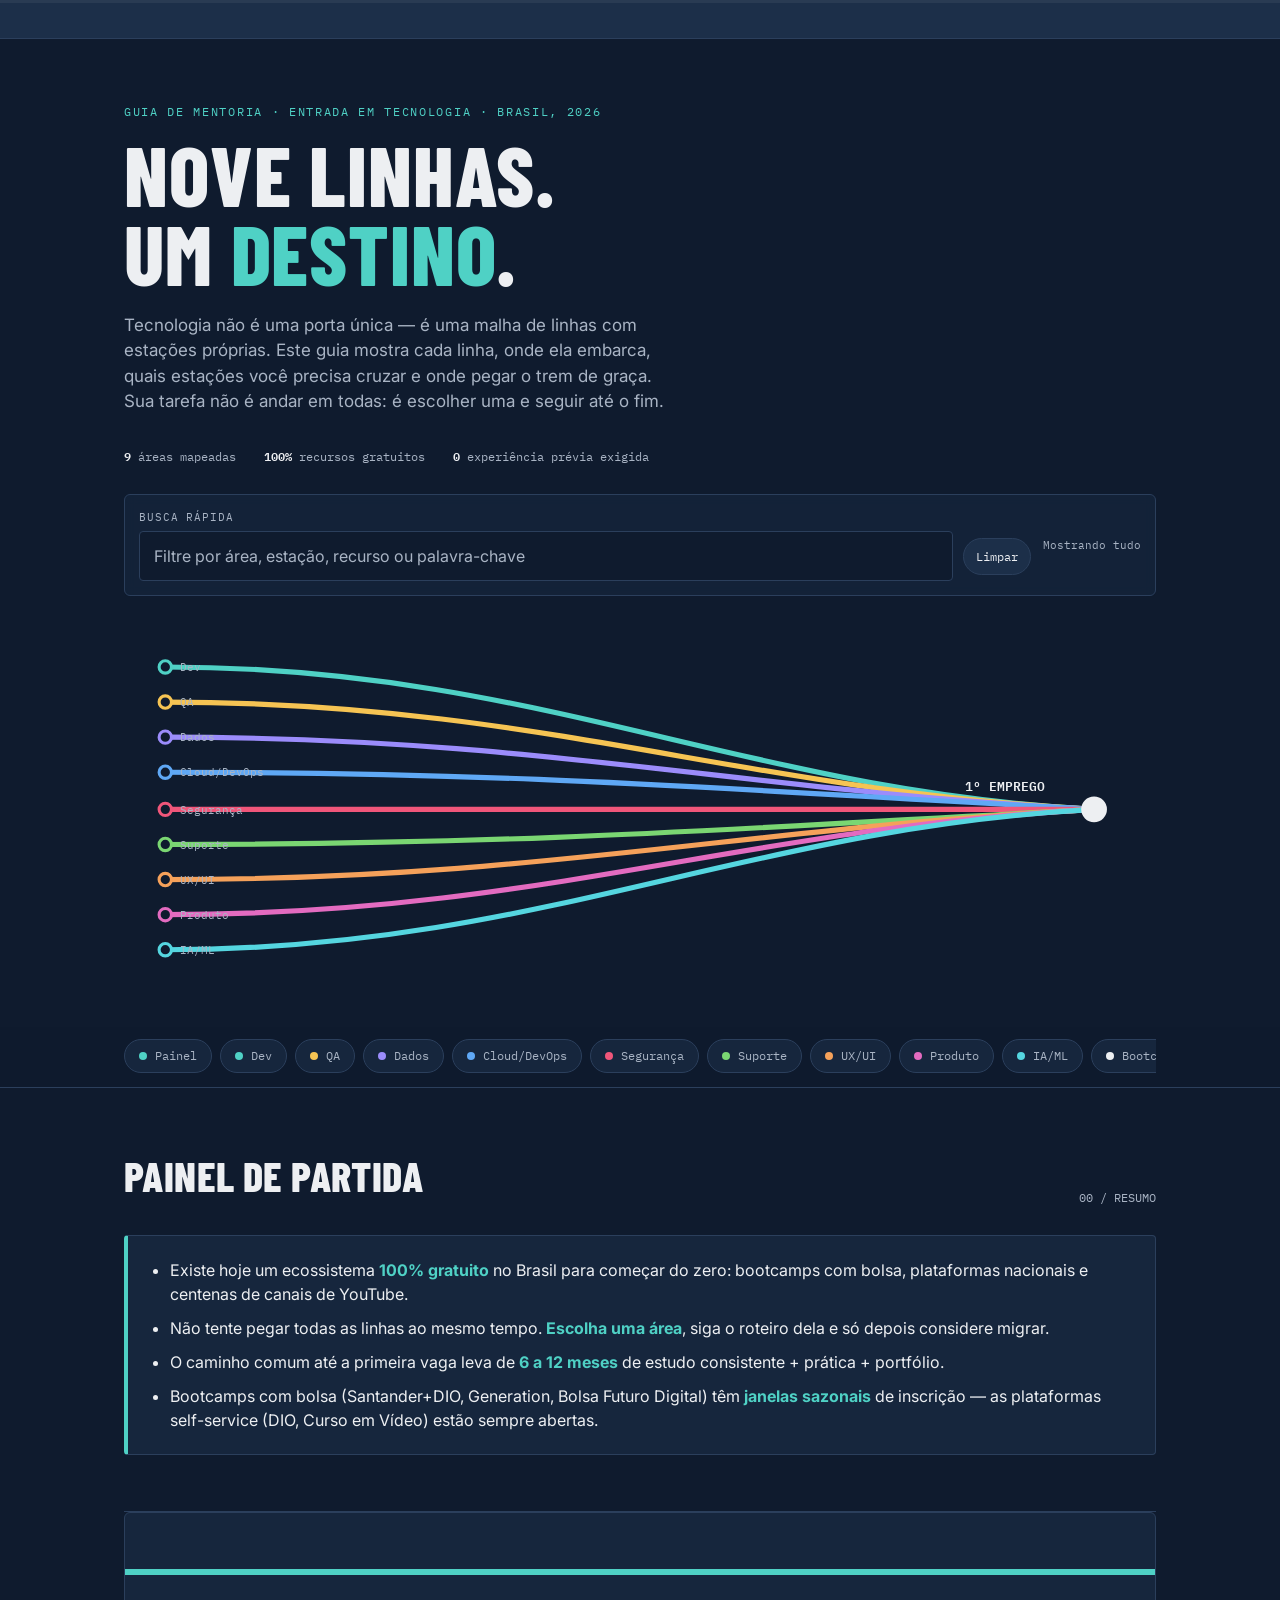
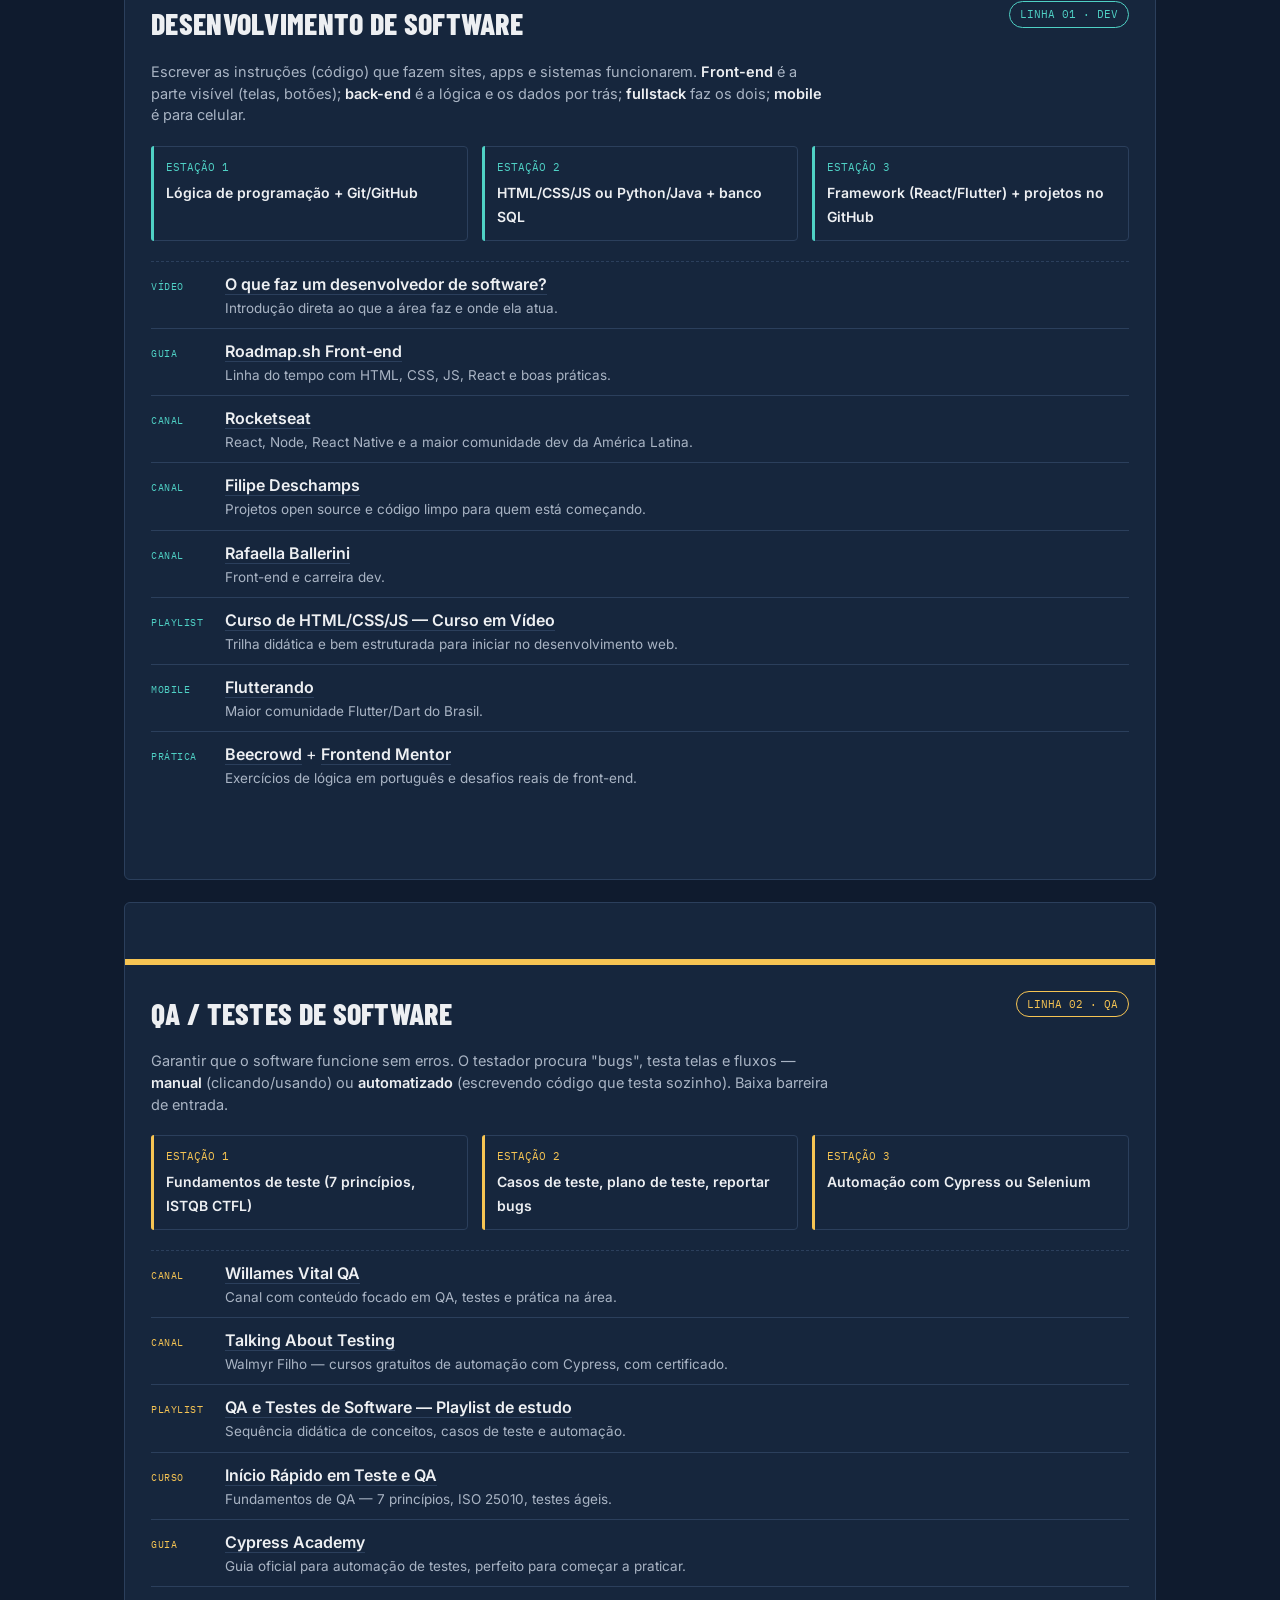
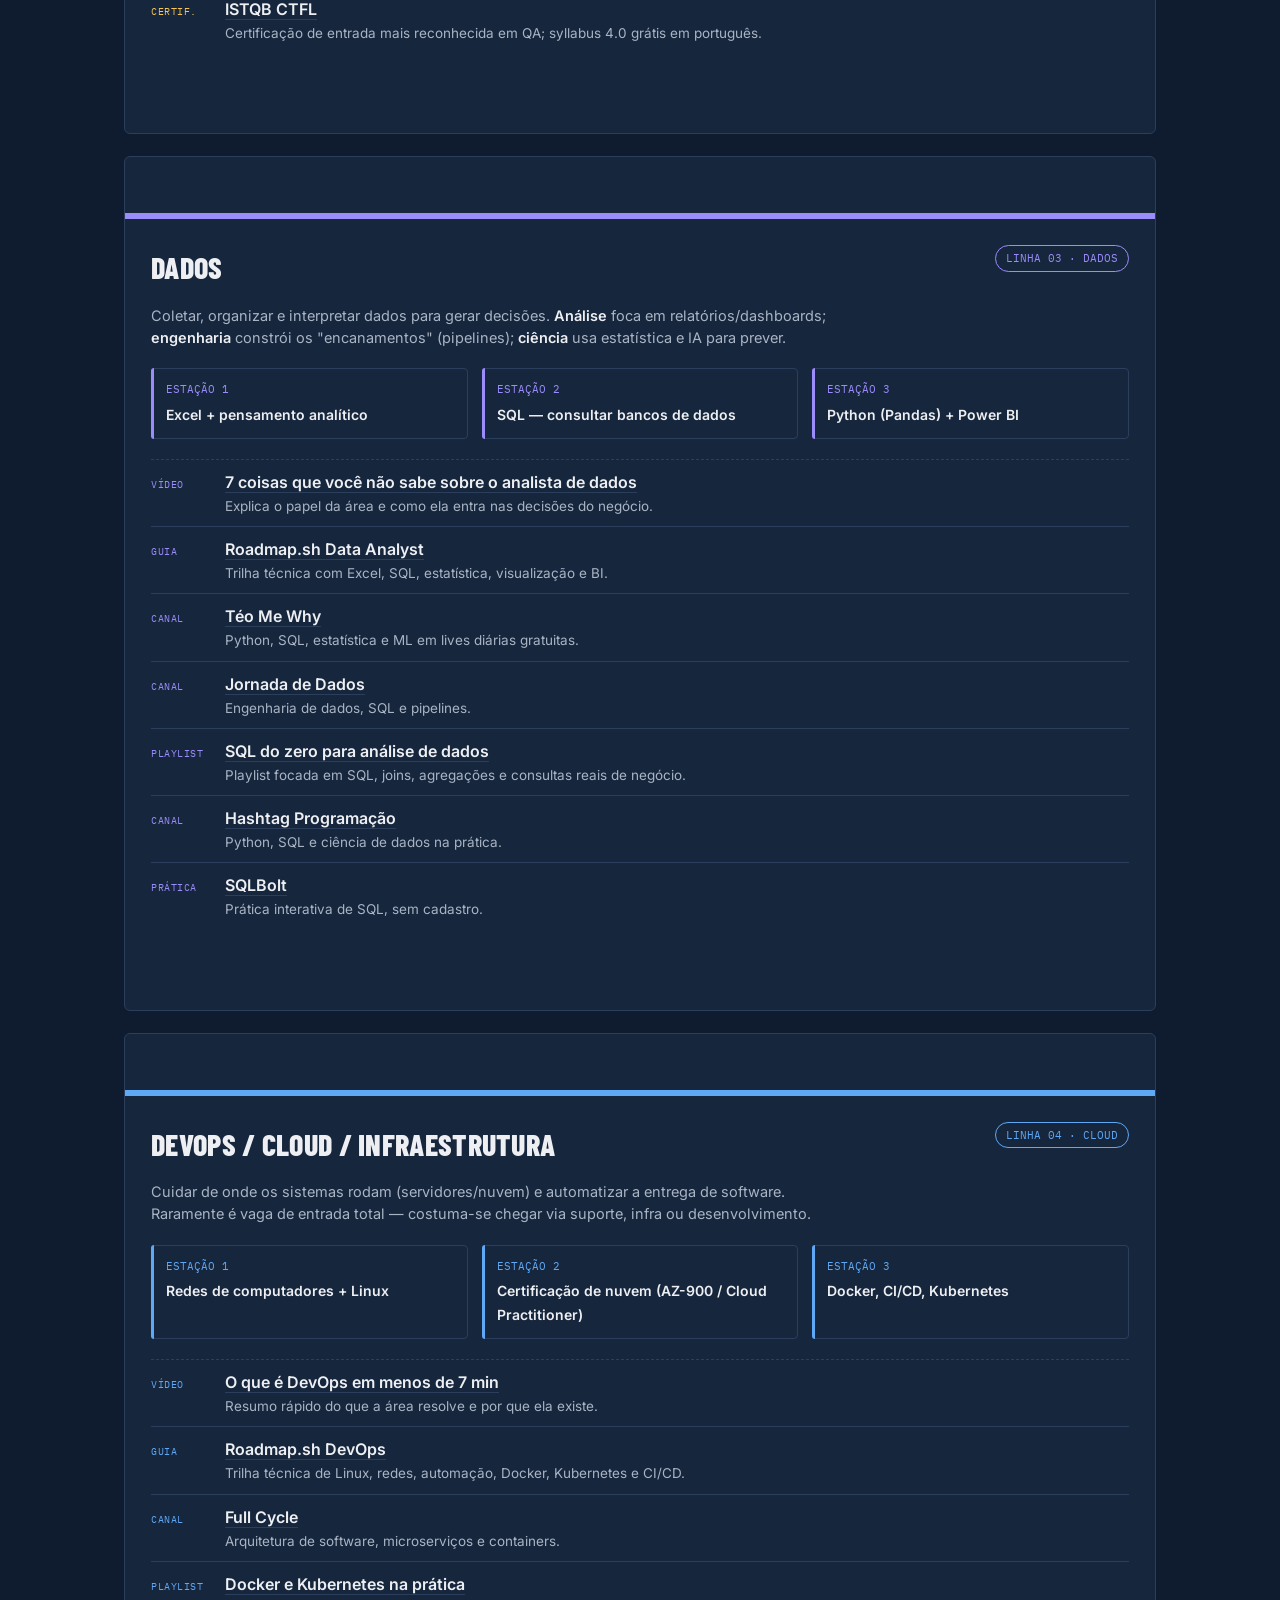
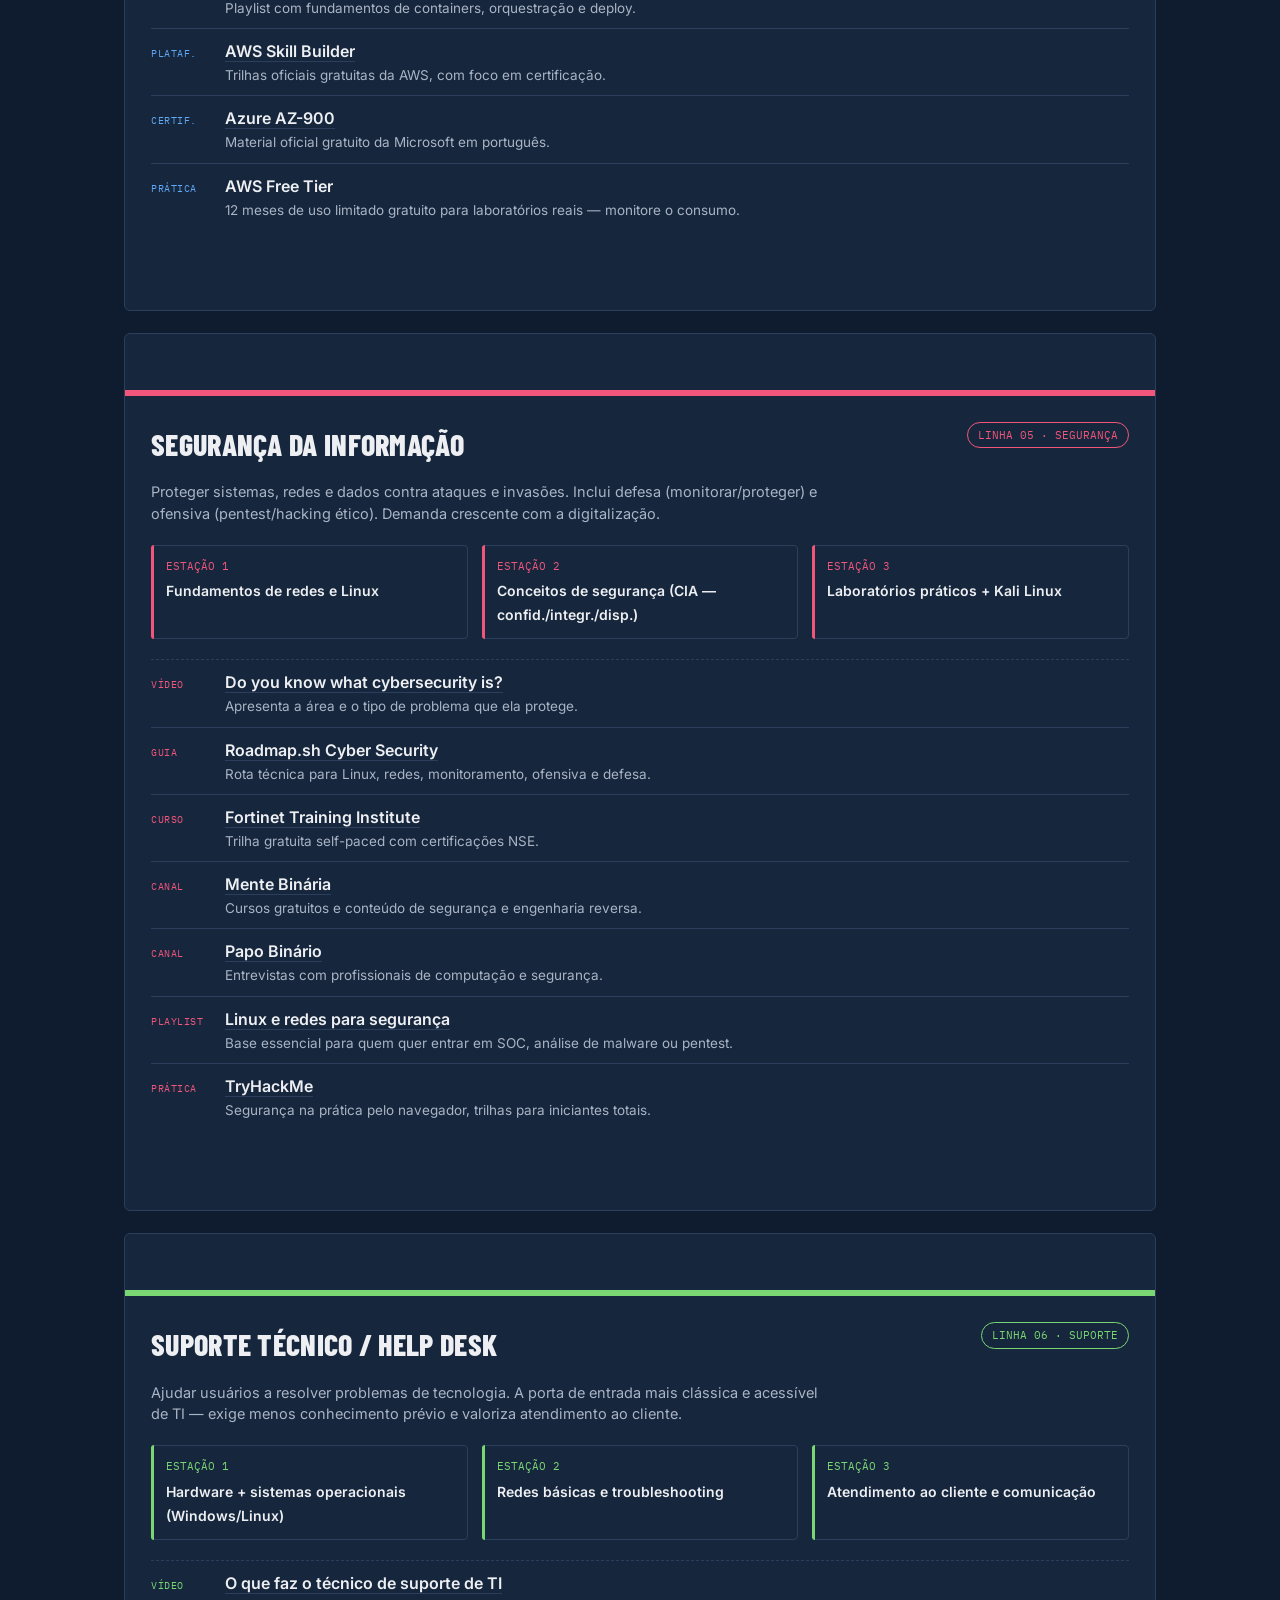
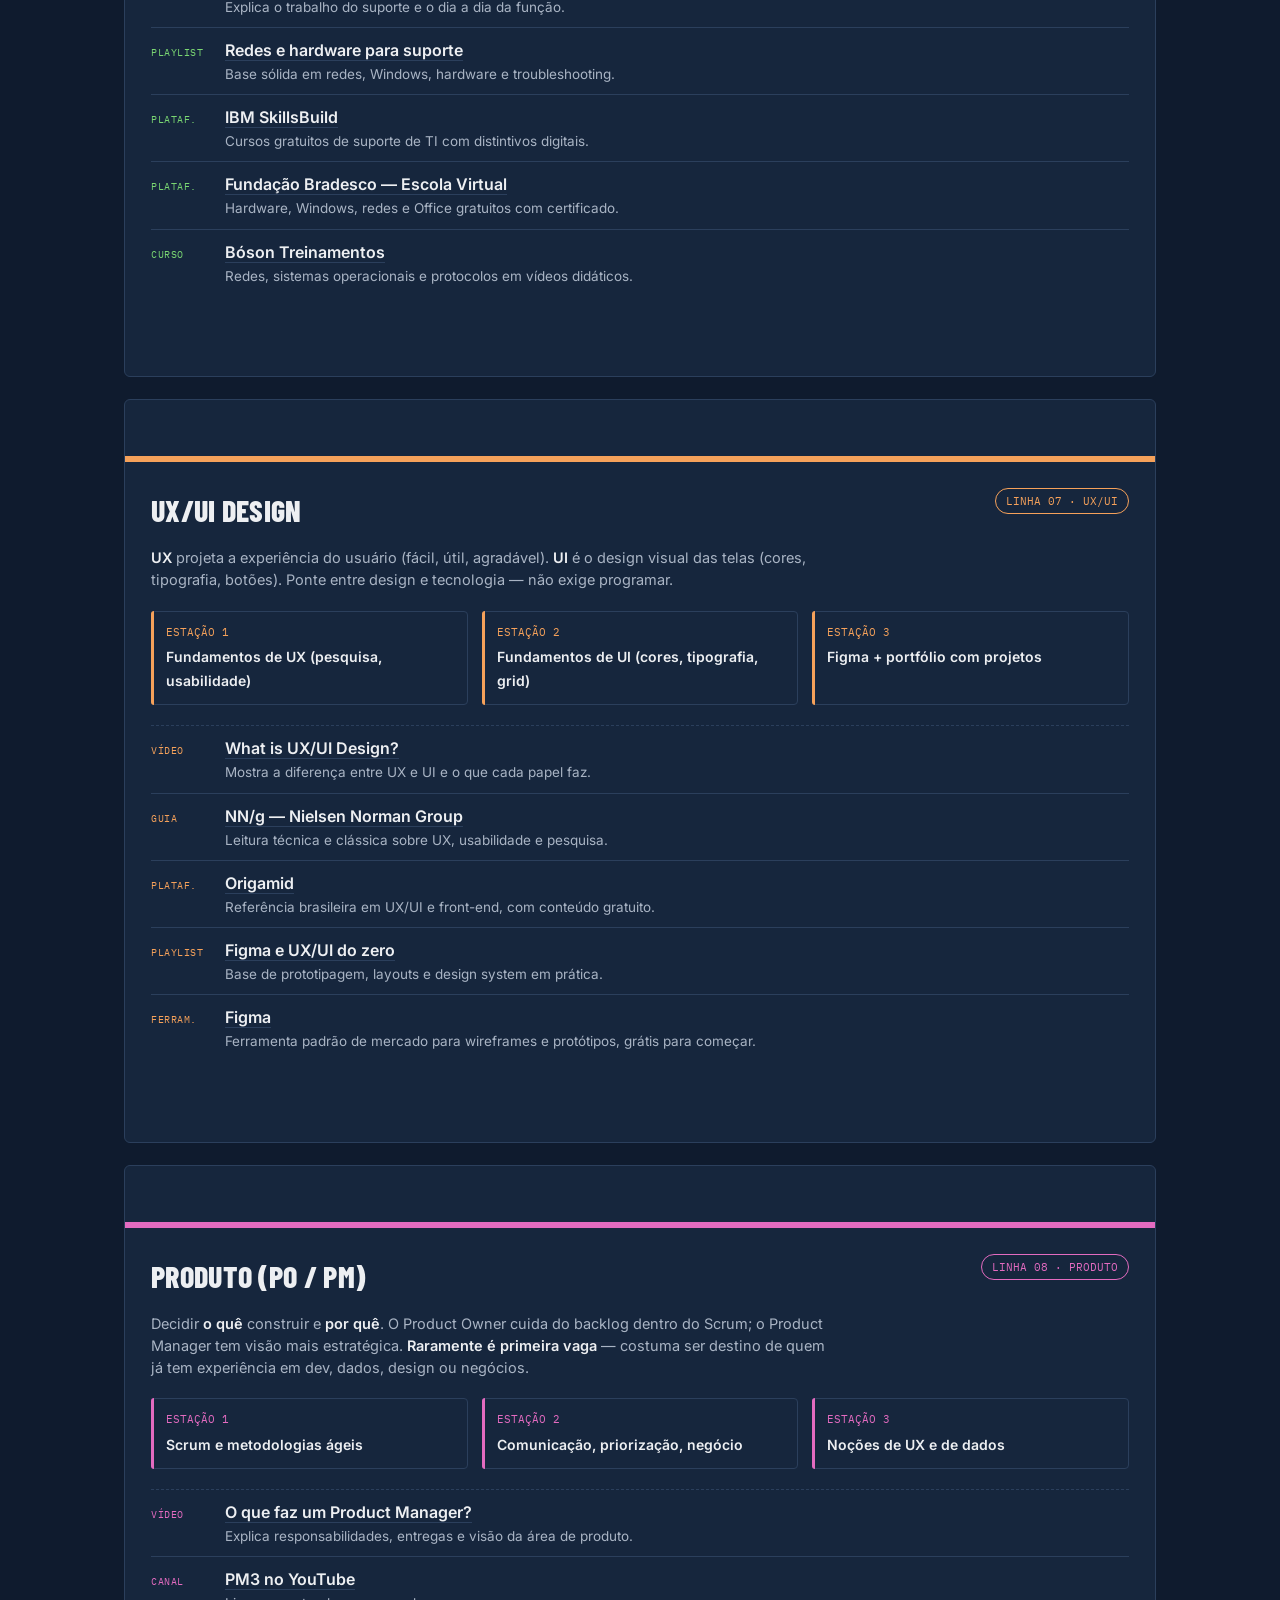
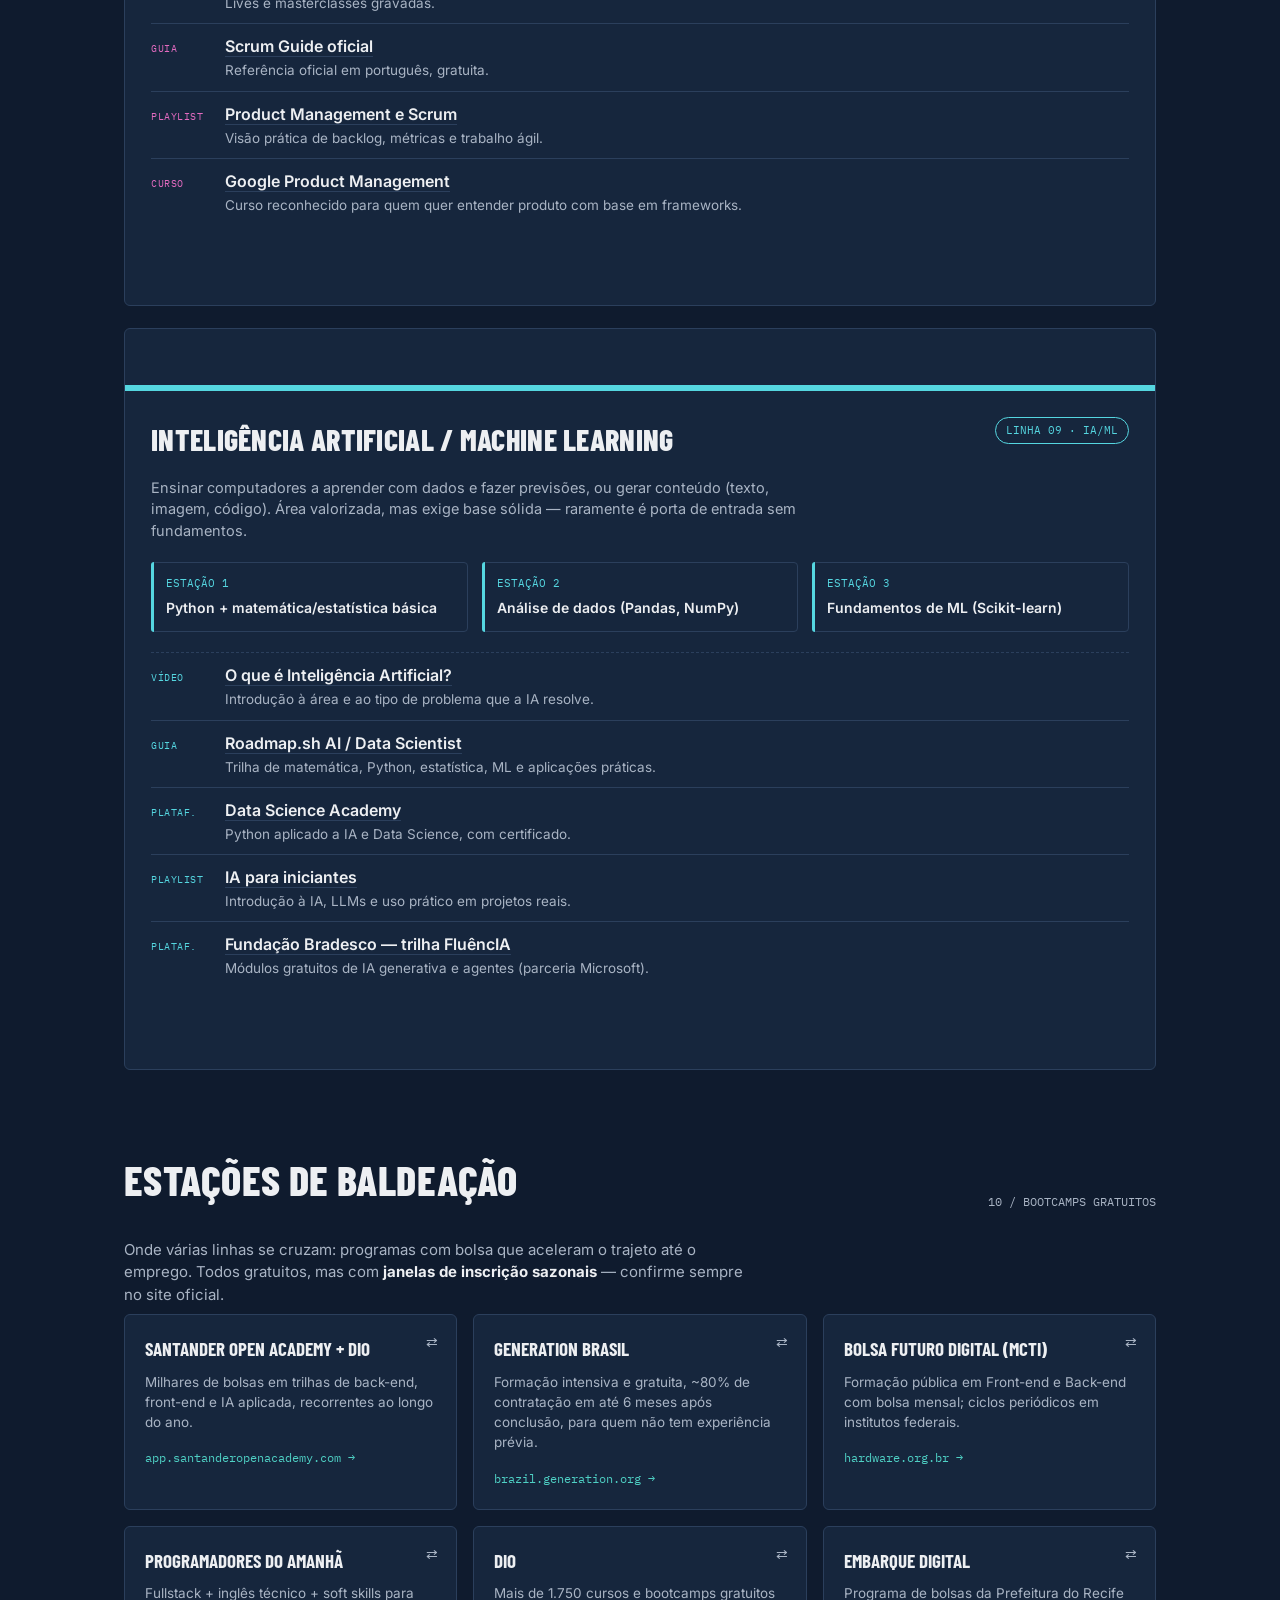
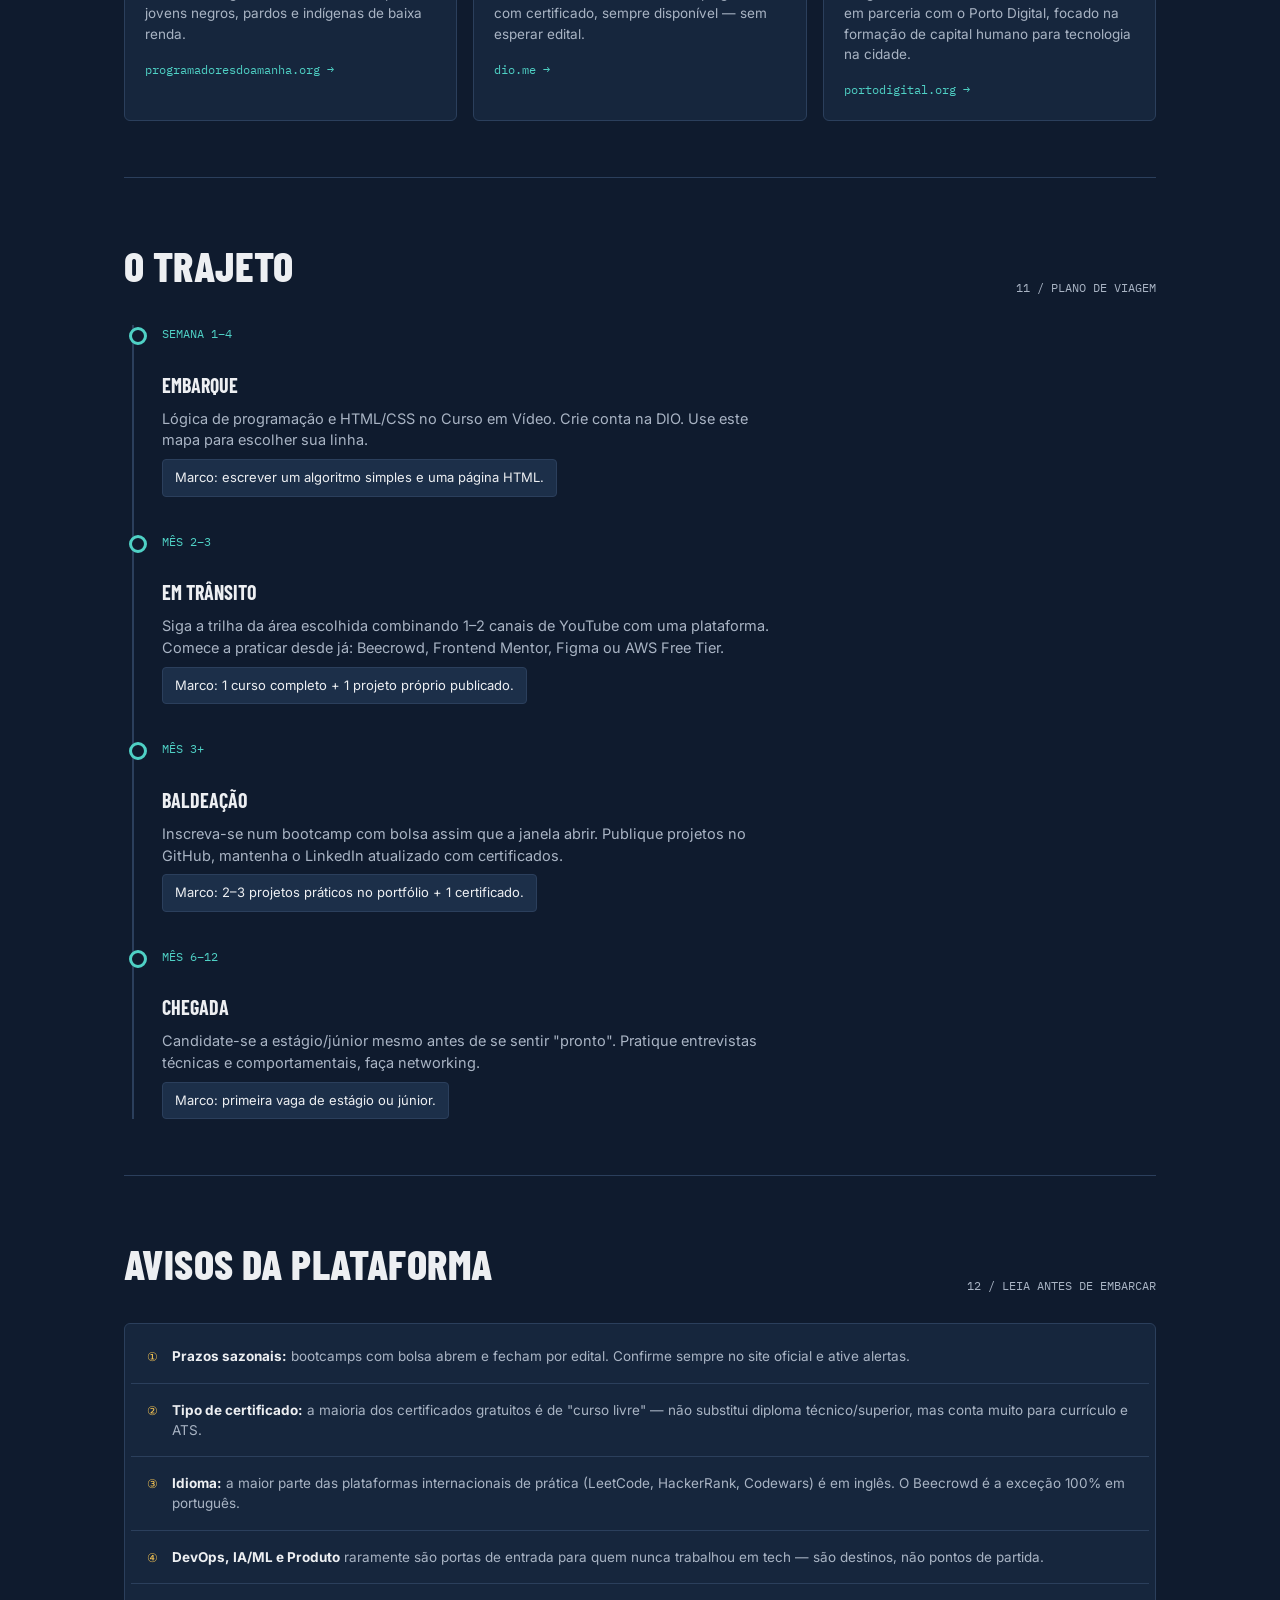
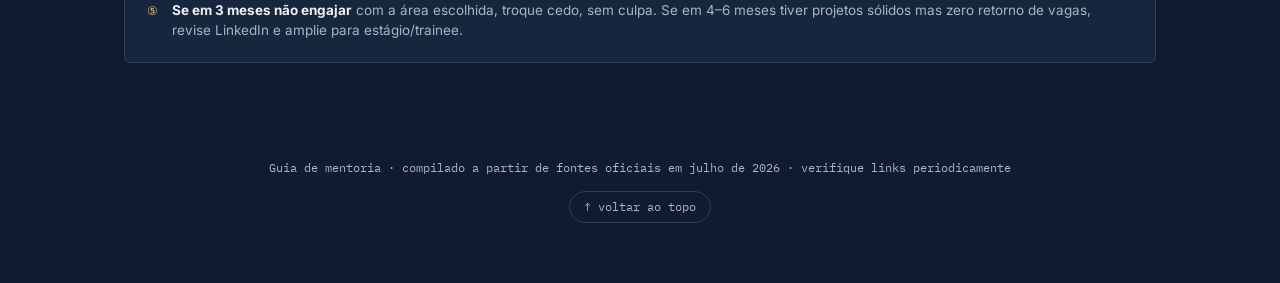
==== commit f3387327: "Adiciona novos recursos e guias nas seções de desenvolvimento, QA, dados, DevOps, segurança, suporte" ====
--- a/index.html
+++ b/index.html
@@ -146,9 +146,11 @@
       </div>
       <ul class="resources">
         <li><span class="res-kind">Vídeo</span><div class="res-body"><a href="https://www.youtube.com/watch?v=o2VLm7gC76Q" target="_blank" rel="noopener">O que faz um desenvolvedor de software?</a><span class="res-desc">Introdução direta ao que a área faz e onde ela atua.</span></div></li>
+        <li><span class="res-kind">Guia</span><div class="res-body"><a href="https://roadmap.sh/frontend" target="_blank" rel="noopener">Roadmap.sh Front-end</a><span class="res-desc">Linha do tempo com HTML, CSS, JS, React e boas práticas.</span></div></li>
         <li><span class="res-kind">Canal</span><div class="res-body"><a href="https://www.youtube.com/@rocketseat" target="_blank" rel="noopener">Rocketseat</a><span class="res-desc">React, Node, React Native e a maior comunidade dev da América Latina.</span></div></li>
         <li><span class="res-kind">Canal</span><div class="res-body"><a href="https://www.youtube.com/@filipedeschamps" target="_blank" rel="noopener">Filipe Deschamps</a><span class="res-desc">Projetos open source e código limpo para quem está começando.</span></div></li>
         <li><span class="res-kind">Canal</span><div class="res-body"><a href="https://www.youtube.com/@rafaellaballerini" target="_blank" rel="noopener">Rafaella Ballerini</a><span class="res-desc">Front-end e carreira dev.</span></div></li>
+        <li><span class="res-kind">Playlist</span><div class="res-body"><a href="https://www.youtube.com/playlist?list=PLHz_AreHm4dlKP6QQCekuIPky1CiwmdI6" target="_blank" rel="noopener">Curso de HTML/CSS/JS — Curso em Vídeo</a><span class="res-desc">Trilha didática e bem estruturada para iniciar no desenvolvimento web.</span></div></li>
         <li><span class="res-kind">Mobile</span><div class="res-body"><a href="https://www.youtube.com/c/Flutterando" target="_blank" rel="noopener">Flutterando</a><span class="res-desc">Maior comunidade Flutter/Dart do Brasil.</span></div></li>
         <li><span class="res-kind">Prática</span><div class="res-body"><a href="https://www.beecrowd.com.br" target="_blank" rel="noopener">Beecrowd</a> + <a href="https://www.frontendmentor.io" target="_blank" rel="noopener">Frontend Mentor</a><span class="res-desc">Exercícios de lógica em português e desafios reais de front-end.</span></div></li>
       </ul>
@@ -172,7 +174,9 @@
       <ul class="resources">
         <li><span class="res-kind">Canal</span><div class="res-body"><a href="https://www.youtube.com/@willamesvitalqa" target="_blank" rel="noopener">Willames Vital QA</a><span class="res-desc">Canal com conteúdo focado em QA, testes e prática na área.</span></div></li>
         <li><span class="res-kind">Canal</span><div class="res-body"><a href="https://www.youtube.com/@TalkingAboutTesting" target="_blank" rel="noopener">Talking About Testing</a><span class="res-desc">Walmyr Filho — cursos gratuitos de automação com Cypress, com certificado.</span></div></li>
+        <li><span class="res-kind">Playlist</span><div class="res-body"><a href="https://www.youtube.com/playlist?list=PL1T4O1n8PhFjFhA3s5Wg7tA9fV9mQ6w0J" target="_blank" rel="noopener">QA e Testes de Software — Playlist de estudo</a><span class="res-desc">Sequência didática de conceitos, casos de teste e automação.</span></div></li>
         <li><span class="res-kind">Curso</span><div class="res-body"><a href="https://www.udemy.com/course/inicio-rapido-em-teste-de-software-e-qa/" target="_blank" rel="noopener">Início Rápido em Teste e QA</a><span class="res-desc">Fundamentos de QA — 7 princípios, ISO 25010, testes ágeis.</span></div></li>
+        <li><span class="res-kind">Guia</span><div class="res-body"><a href="https://learn.cypress.io" target="_blank" rel="noopener">Cypress Academy</a><span class="res-desc">Guia oficial para automação de testes, perfeito para começar a praticar.</span></div></li>
         <li><span class="res-kind">Certif.</span><div class="res-body"><a href="https://bcr.bstqb.org.br/docs/syllabus_ctfl_4.0br.pdf" target="_blank" rel="noopener">ISTQB CTFL</a><span class="res-desc">Certificação de entrada mais reconhecida em QA; syllabus 4.0 grátis em português.</span></div></li>
       </ul>
     </div>
@@ -194,8 +198,10 @@
       </div>
       <ul class="resources">
         <li><span class="res-kind">Vídeo</span><div class="res-body"><a href="https://www.youtube.com/watch?v=pNTHjZ1fXM0" target="_blank" rel="noopener">7 coisas que você não sabe sobre o analista de dados</a><span class="res-desc">Explica o papel da área e como ela entra nas decisões do negócio.</span></div></li>
+        <li><span class="res-kind">Guia</span><div class="res-body"><a href="https://roadmap.sh/data-analyst" target="_blank" rel="noopener">Roadmap.sh Data Analyst</a><span class="res-desc">Trilha técnica com Excel, SQL, estatística, visualização e BI.</span></div></li>
         <li><span class="res-kind">Canal</span><div class="res-body"><a href="https://www.youtube.com/@teomewhy" target="_blank" rel="noopener">Téo Me Why</a><span class="res-desc">Python, SQL, estatística e ML em lives diárias gratuitas.</span></div></li>
         <li><span class="res-kind">Canal</span><div class="res-body"><a href="https://www.youtube.com/@JornadaDeDados" target="_blank" rel="noopener">Jornada de Dados</a><span class="res-desc">Engenharia de dados, SQL e pipelines.</span></div></li>
+        <li><span class="res-kind">Playlist</span><div class="res-body"><a href="https://www.youtube.com/playlist?list=PLw2nY2XnK8TzD2FfWJQ3m8p3b3t8M3q9h" target="_blank" rel="noopener">SQL do zero para análise de dados</a><span class="res-desc">Playlist focada em SQL, joins, agregações e consultas reais de negócio.</span></div></li>
         <li><span class="res-kind">Canal</span><div class="res-body"><a href="https://www.youtube.com/@HashtagProgramacao" target="_blank" rel="noopener">Hashtag Programação</a><span class="res-desc">Python, SQL e ciência de dados na prática.</span></div></li>
         <li><span class="res-kind">Prática</span><div class="res-body"><a href="https://sqlbolt.com" target="_blank" rel="noopener">SQLBolt</a><span class="res-desc">Prática interativa de SQL, sem cadastro.</span></div></li>
       </ul>
@@ -218,7 +224,9 @@
       </div>
       <ul class="resources">
         <li><span class="res-kind">Vídeo</span><div class="res-body"><a href="https://www.youtube.com/watch?v=5fQJC9iLCbE" target="_blank" rel="noopener">O que é DevOps em menos de 7 min</a><span class="res-desc">Resumo rápido do que a área resolve e por que ela existe.</span></div></li>
+        <li><span class="res-kind">Guia</span><div class="res-body"><a href="https://roadmap.sh/devops" target="_blank" rel="noopener">Roadmap.sh DevOps</a><span class="res-desc">Trilha técnica de Linux, redes, automação, Docker, Kubernetes e CI/CD.</span></div></li>
         <li><span class="res-kind">Canal</span><div class="res-body"><a href="https://www.youtube.com/@FullCycle" target="_blank" rel="noopener">Full Cycle</a><span class="res-desc">Arquitetura de software, microserviços e containers.</span></div></li>
+        <li><span class="res-kind">Playlist</span><div class="res-body"><a href="https://www.youtube.com/playlist?list=PLfKkmur0wCj2A6Q2H4n0g4yT0fJ2mRZ5T" target="_blank" rel="noopener">Docker e Kubernetes na prática</a><span class="res-desc">Playlist com fundamentos de containers, orquestração e deploy.</span></div></li>
         <li><span class="res-kind">Plataf.</span><div class="res-body"><a href="https://skillbuilder.aws" target="_blank" rel="noopener">AWS Skill Builder</a><span class="res-desc">Trilhas oficiais gratuitas da AWS, com foco em certificação.</span></div></li>
         <li><span class="res-kind">Certif.</span><div class="res-body"><a href="https://learn.microsoft.com/pt-br/credentials/certifications/azure-fundamentals/" target="_blank" rel="noopener">Azure AZ-900</a><span class="res-desc">Material oficial gratuito da Microsoft em português.</span></div></li>
         <li><span class="res-kind">Prática</span><div class="res-body"><span style="color:var(--paper);font-weight:600;">AWS Free Tier</span><span class="res-desc">12 meses de uso limitado gratuito para laboratórios reais — monitore o consumo.</span></div></li>
@@ -242,9 +250,11 @@
       </div>
       <ul class="resources">
         <li><span class="res-kind">Vídeo</span><div class="res-body"><a href="https://www.youtube.com/watch?v=CU2yQxzkvFg" target="_blank" rel="noopener">Do you know what cybersecurity is?</a><span class="res-desc">Apresenta a área e o tipo de problema que ela protege.</span></div></li>
+        <li><span class="res-kind">Guia</span><div class="res-body"><a href="https://roadmap.sh/cyber-security" target="_blank" rel="noopener">Roadmap.sh Cyber Security</a><span class="res-desc">Rota técnica para Linux, redes, monitoramento, ofensiva e defesa.</span></div></li>
         <li><span class="res-kind">Curso</span><div class="res-body"><a href="https://www.fortinet.com/training/cybersecurity-professionals" target="_blank" rel="noopener">Fortinet Training Institute</a><span class="res-desc">Trilha gratuita self-paced com certificações NSE.</span></div></li>
         <li><span class="res-kind">Canal</span><div class="res-body"><a href="https://www.youtube.com/@mentebinaria" target="_blank" rel="noopener">Mente Binária</a><span class="res-desc">Cursos gratuitos e conteúdo de segurança e engenharia reversa.</span></div></li>
         <li><span class="res-kind">Canal</span><div class="res-body"><a href="https://www.youtube.com/playlist?list=PLIfZMtpPYFP7dwvThcSkZBGHdTJaNp0gH" target="_blank" rel="noopener">Papo Binário</a><span class="res-desc">Entrevistas com profissionais de computação e segurança.</span></div></li>
+        <li><span class="res-kind">Playlist</span><div class="res-body"><a href="https://www.youtube.com/playlist?list=PLfM6lJ0GfL9D2nqFfXIk8gX4eV8nW5eM2" target="_blank" rel="noopener">Linux e redes para segurança</a><span class="res-desc">Base essencial para quem quer entrar em SOC, análise de malware ou pentest.</span></div></li>
         <li><span class="res-kind">Prática</span><div class="res-body"><a href="https://tryhackme.com" target="_blank" rel="noopener">TryHackMe</a><span class="res-desc">Segurança na prática pelo navegador, trilhas para iniciantes totais.</span></div></li>
       </ul>
     </div>
@@ -266,8 +276,10 @@
       </div>
       <ul class="resources">
         <li><span class="res-kind">Vídeo</span><div class="res-body"><a href="https://www.youtube.com/watch?v=ZljZkD9khos" target="_blank" rel="noopener">O que faz o técnico de suporte de TI</a><span class="res-desc">Explica o trabalho do suporte e o dia a dia da função.</span></div></li>
+        <li><span class="res-kind">Playlist</span><div class="res-body"><a href="https://www.youtube.com/playlist?list=PLHz_AreHm4dkI1Q0v0uHmkM2cT3WmGJkN" target="_blank" rel="noopener">Redes e hardware para suporte</a><span class="res-desc">Base sólida em redes, Windows, hardware e troubleshooting.</span></div></li>
         <li><span class="res-kind">Plataf.</span><div class="res-body"><a href="https://skillsbuild.org/pt-br/students/course-catalog/it-support" target="_blank" rel="noopener">IBM SkillsBuild</a><span class="res-desc">Cursos gratuitos de suporte de TI com distintivos digitais.</span></div></li>
         <li><span class="res-kind">Plataf.</span><div class="res-body"><a href="https://www.ev.org.br" target="_blank" rel="noopener">Fundação Bradesco — Escola Virtual</a><span class="res-desc">Hardware, Windows, redes e Office gratuitos com certificado.</span></div></li>
+        <li><span class="res-kind">Curso</span><div class="res-body"><a href="https://www.youtube.com/@BósonTreinamentos" target="_blank" rel="noopener">Bóson Treinamentos</a><span class="res-desc">Redes, sistemas operacionais e protocolos em vídeos didáticos.</span></div></li>
       </ul>
     </div>
   </section>
@@ -288,7 +300,9 @@
       </div>
       <ul class="resources">
         <li><span class="res-kind">Vídeo</span><div class="res-body"><a href="https://www.youtube.com/watch?v=rbEbsF8o1-8" target="_blank" rel="noopener">What is UX/UI Design?</a><span class="res-desc">Mostra a diferença entre UX e UI e o que cada papel faz.</span></div></li>
+        <li><span class="res-kind">Guia</span><div class="res-body"><a href="https://www.nngroup.com/articles/" target="_blank" rel="noopener">NN/g — Nielsen Norman Group</a><span class="res-desc">Leitura técnica e clássica sobre UX, usabilidade e pesquisa.</span></div></li>
         <li><span class="res-kind">Plataf.</span><div class="res-body"><a href="https://www.origamid.com" target="_blank" rel="noopener">Origamid</a><span class="res-desc">Referência brasileira em UX/UI e front-end, com conteúdo gratuito.</span></div></li>
+        <li><span class="res-kind">Playlist</span><div class="res-body"><a href="https://www.youtube.com/playlist?list=PLxQkM7gT3fZJ0bV1fG0o8Hq2nXw9_2xLQ" target="_blank" rel="noopener">Figma e UX/UI do zero</a><span class="res-desc">Base de prototipagem, layouts e design system em prática.</span></div></li>
         <li><span class="res-kind">Ferram.</span><div class="res-body"><a href="https://www.figma.com" target="_blank" rel="noopener">Figma</a><span class="res-desc">Ferramenta padrão de mercado para wireframes e protótipos, grátis para começar.</span></div></li>
       </ul>
     </div>
@@ -312,6 +326,8 @@
         <li><span class="res-kind">Vídeo</span><div class="res-body"><a href="https://www.youtube.com/watch?v=MsSywiiCBMk" target="_blank" rel="noopener">O que faz um Product Manager?</a><span class="res-desc">Explica responsabilidades, entregas e visão da área de produto.</span></div></li>
         <li><span class="res-kind">Canal</span><div class="res-body"><a href="https://www.youtube.com/@pm3br" target="_blank" rel="noopener">PM3 no YouTube</a><span class="res-desc">Lives e masterclasses gravadas.</span></div></li>
         <li><span class="res-kind">Guia</span><div class="res-body"><a href="https://scrumguides.org" target="_blank" rel="noopener">Scrum Guide oficial</a><span class="res-desc">Referência oficial em português, gratuita.</span></div></li>
+        <li><span class="res-kind">Playlist</span><div class="res-body"><a href="https://www.youtube.com/playlist?list=PLQnQvR7eJXoTQF0S8hK8yM7d0M8NnTQ0j" target="_blank" rel="noopener">Product Management e Scrum</a><span class="res-desc">Visão prática de backlog, métricas e trabalho ágil.</span></div></li>
+        <li><span class="res-kind">Curso</span><div class="res-body"><a href="https://www.coursera.org/specializations/product-management" target="_blank" rel="noopener">Google Product Management</a><span class="res-desc">Curso reconhecido para quem quer entender produto com base em frameworks.</span></div></li>
       </ul>
     </div>
   </section>
@@ -332,7 +348,9 @@
       </div>
       <ul class="resources">
         <li><span class="res-kind">Vídeo</span><div class="res-body"><a href="https://www.youtube.com/watch?v=p33lQqS1PnY" target="_blank" rel="noopener">O que é Inteligência Artificial?</a><span class="res-desc">Introdução à área e ao tipo de problema que a IA resolve.</span></div></li>
+        <li><span class="res-kind">Guia</span><div class="res-body"><a href="https://roadmap.sh/ai-data-scientist" target="_blank" rel="noopener">Roadmap.sh AI / Data Scientist</a><span class="res-desc">Trilha de matemática, Python, estatística, ML e aplicações práticas.</span></div></li>
         <li><span class="res-kind">Plataf.</span><div class="res-body"><a href="https://www.datascienceacademy.com.br" target="_blank" rel="noopener">Data Science Academy</a><span class="res-desc">Python aplicado a IA e Data Science, com certificado.</span></div></li>
+        <li><span class="res-kind">Playlist</span><div class="res-body"><a href="https://www.youtube.com/playlist?list=PLZLQHPgC4J_0YxWzvGgqPidg6B4Kc5fU7" target="_blank" rel="noopener">IA para iniciantes</a><span class="res-desc">Introdução à IA, LLMs e uso prático em projetos reais.</span></div></li>
         <li><span class="res-kind">Plataf.</span><div class="res-body"><a href="https://www.ev.org.br" target="_blank" rel="noopener">Fundação Bradesco — trilha FluêncIA</a><span class="res-desc">Módulos gratuitos de IA generativa e agentes (parceria Microsoft).</span></div></li>
       </ul>
     </div>
